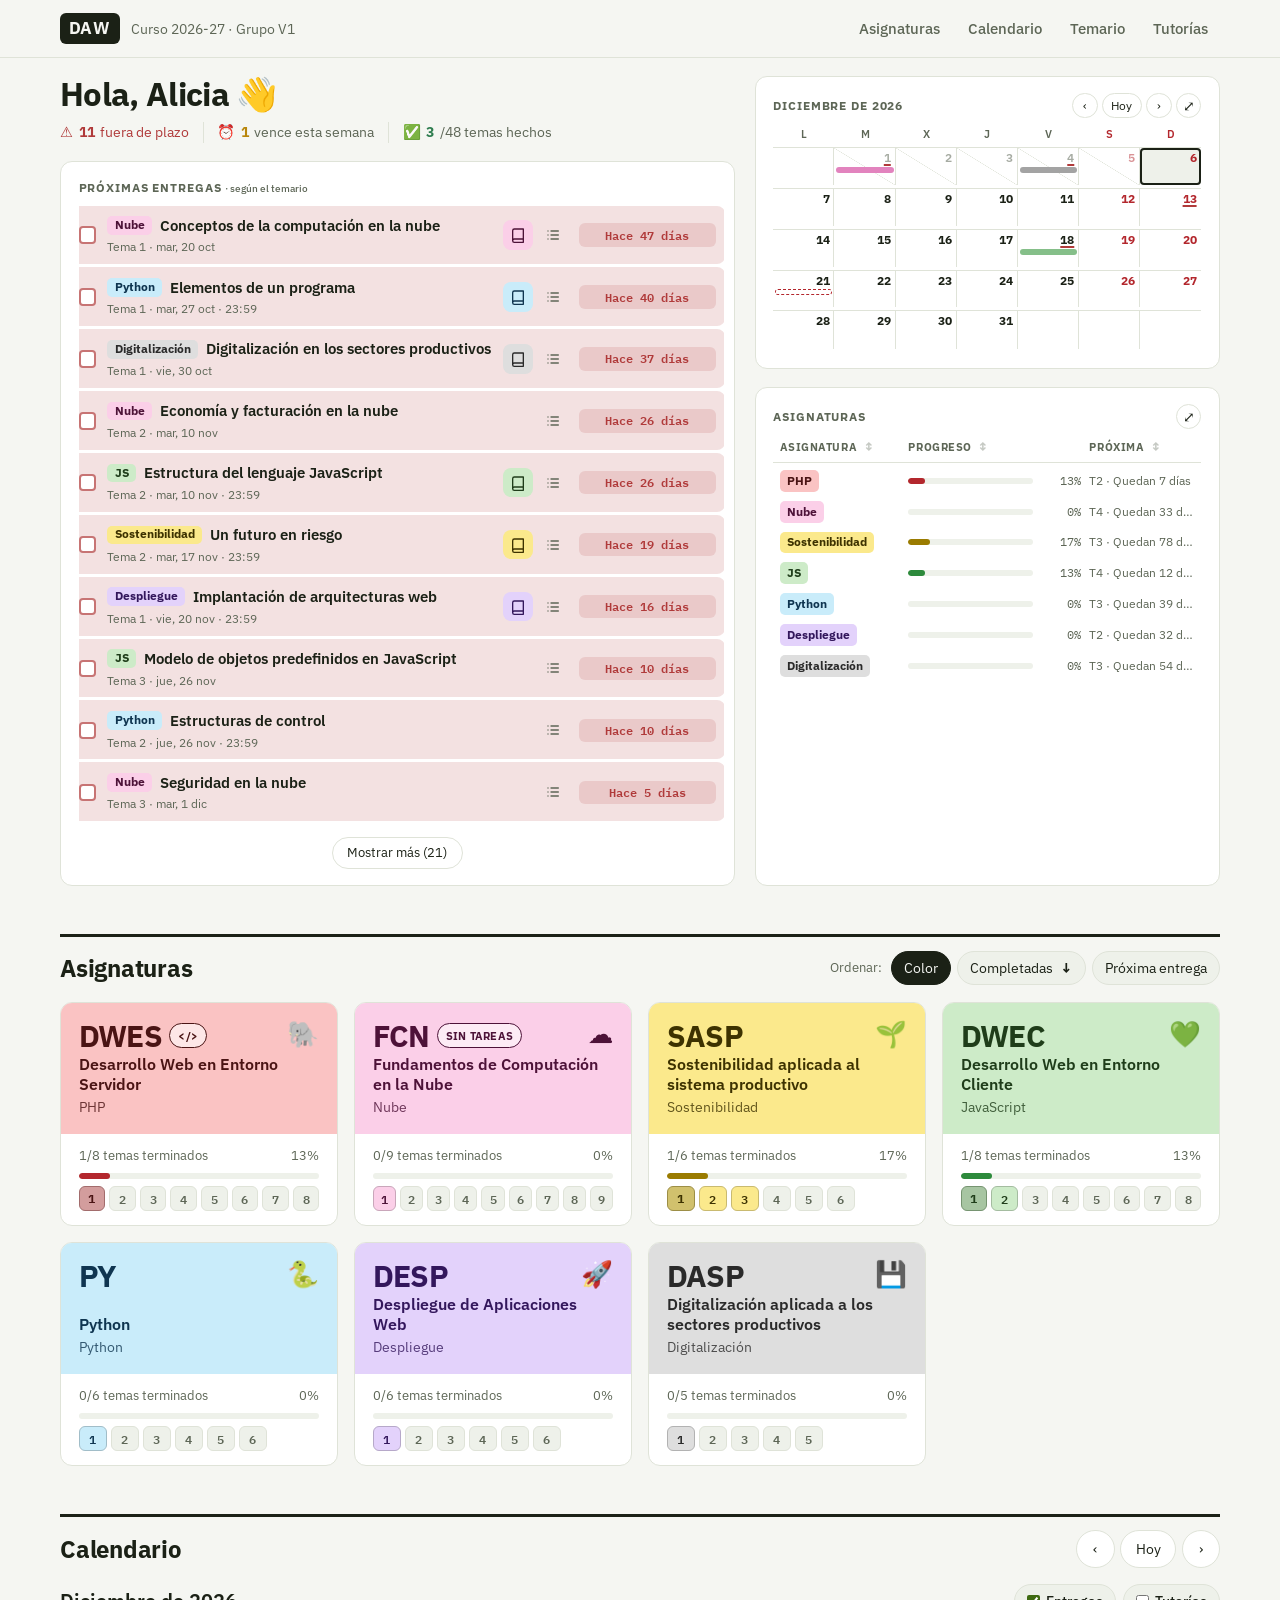
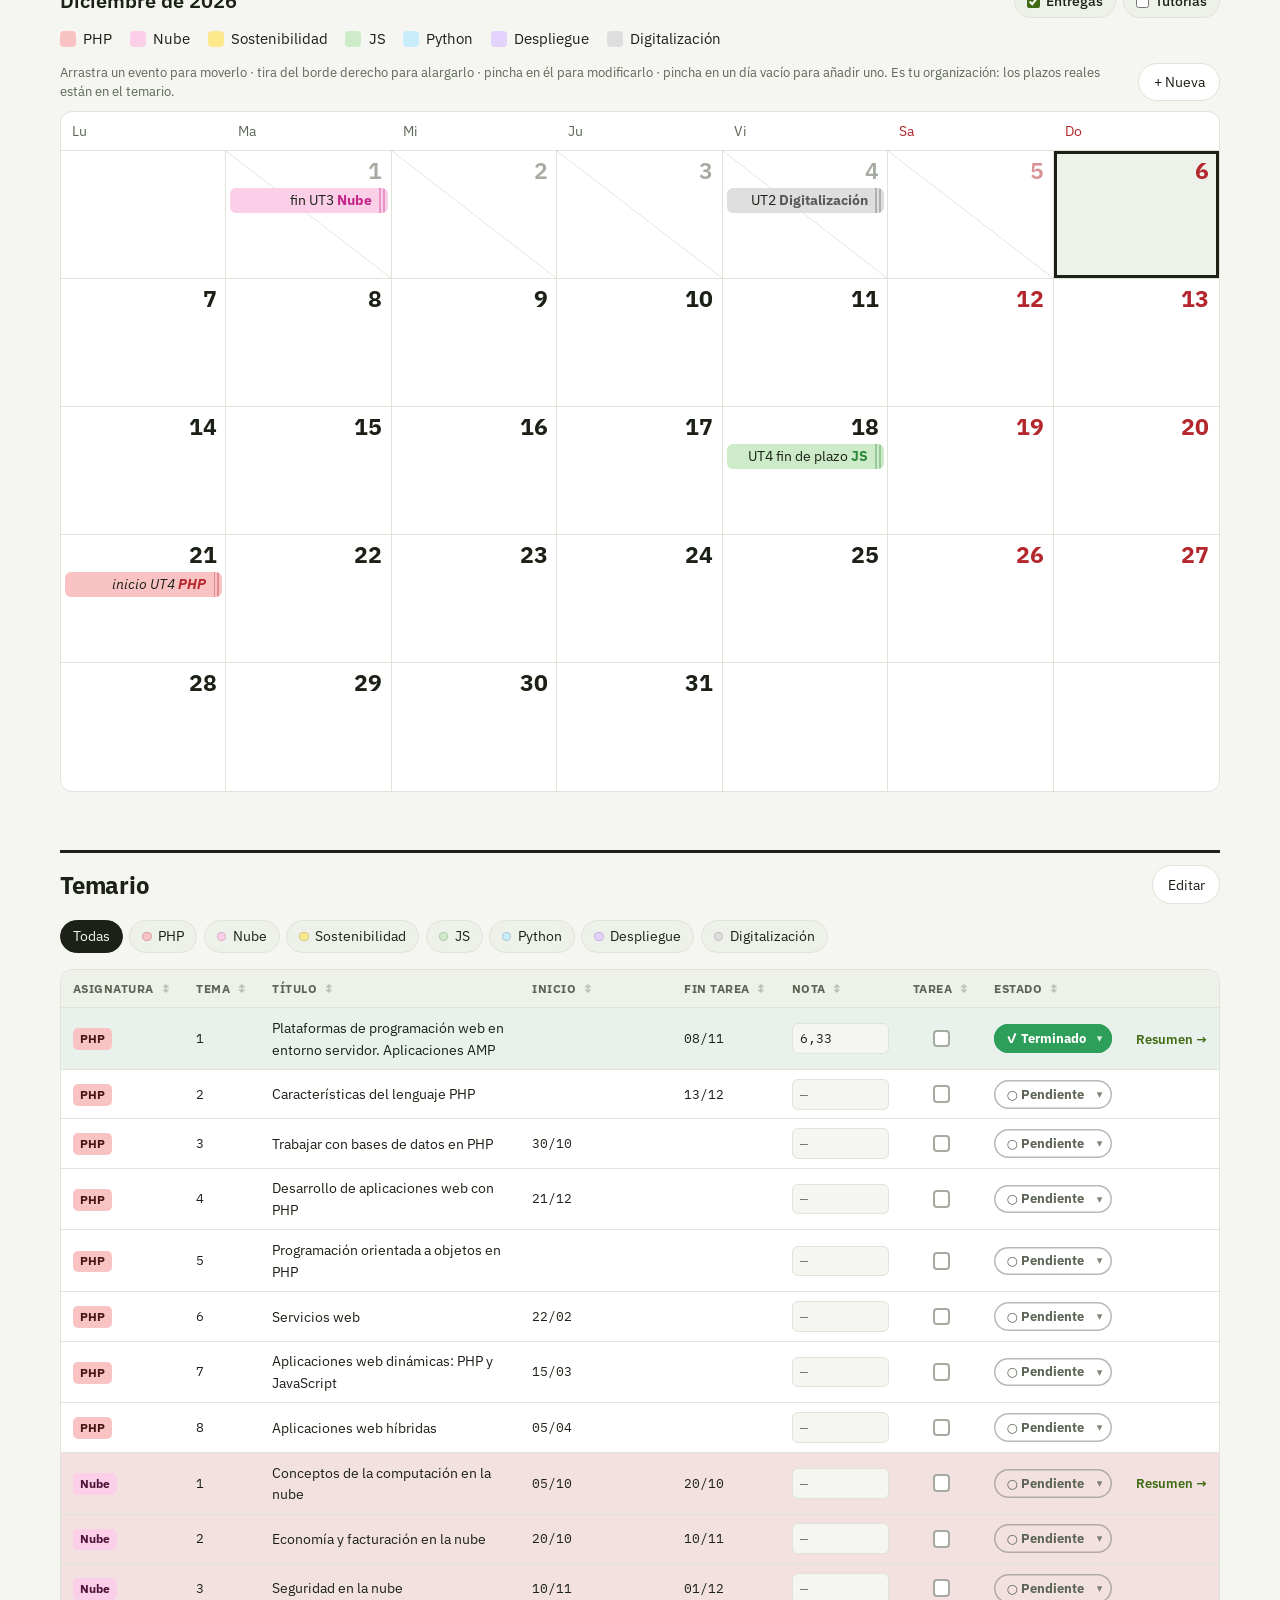
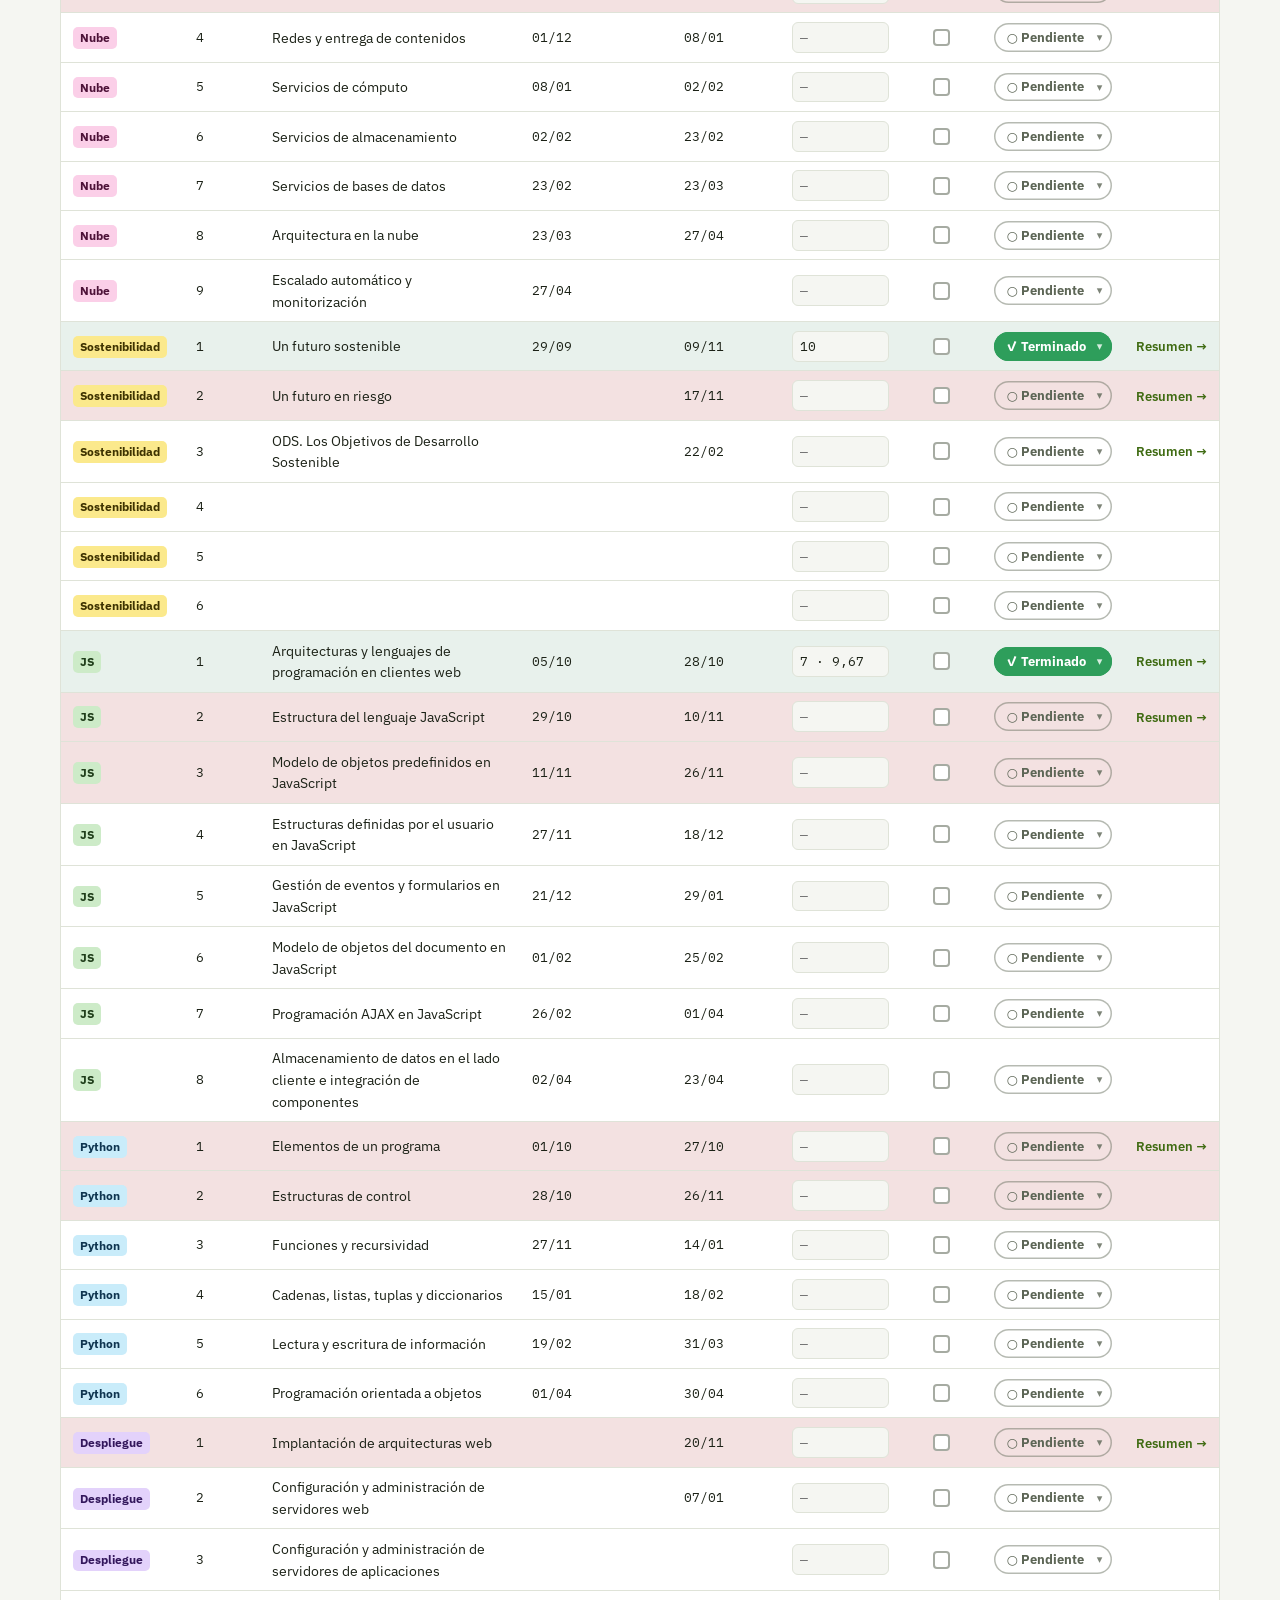
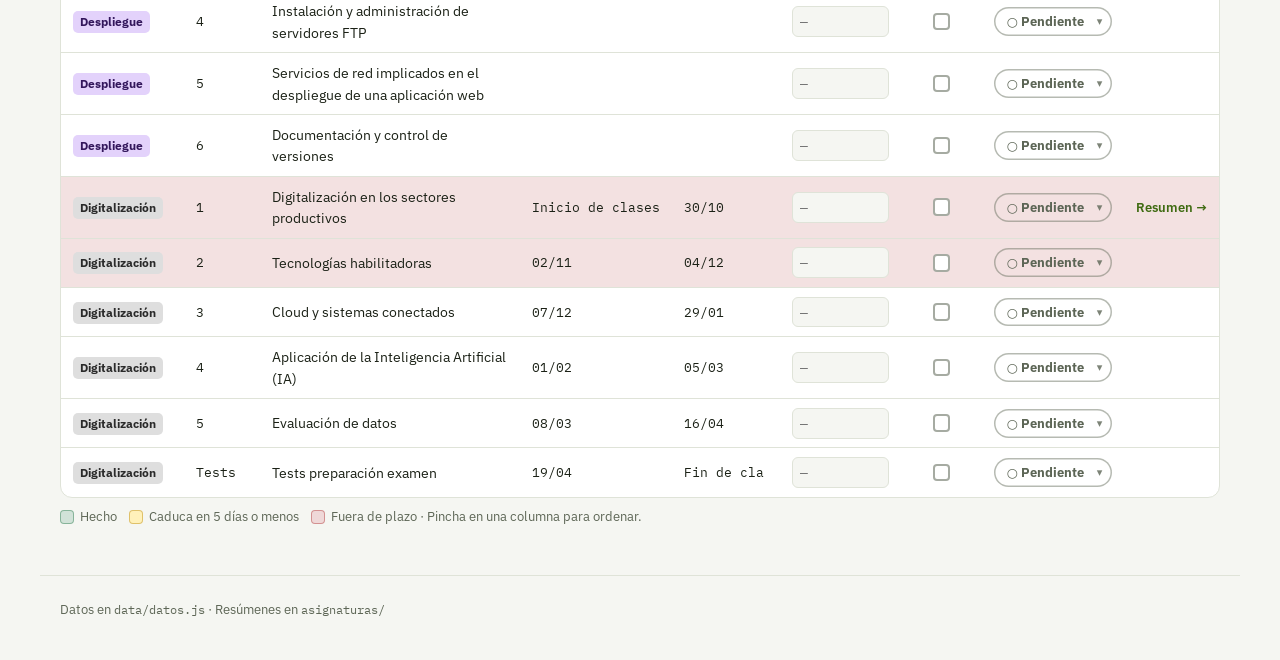
==== index.html @ 4dedb723 "App DAW: resúmenes del CFGS DAW Co-Authored-By: Claude Opus 5.5 <noreply@anthropic.com>" ====
<!DOCTYPE html>
<html lang="es">
<head>
<meta charset="utf-8">
<meta name="viewport" content="width=device-width, initial-scale=1, viewport-fit=cover">
<title>DAW · Inicio</title>
<meta name="theme-color" content="#1f2a1a">
<link rel="manifest" href="manifest.webmanifest">
<link rel="icon" href="assets/icono.svg" type="image/svg+xml">
<link rel="apple-touch-icon" href="assets/icono-180.png">
<link rel="preconnect" href="https://fonts.googleapis.com">
<link rel="preconnect" href="https://fonts.gstatic.com" crossorigin>
<link href="https://fonts.googleapis.com/css2?family=IBM+Plex+Sans:ital,wght@0,400;0,500;0,600;0,700;1,400&family=IBM+Plex+Mono:wght@400;500&display=swap" rel="stylesheet">
<link rel="stylesheet" href="assets/inicio.css">
</head>
<body>

<header class="top">
  <div class="top-in">
    <a class="logo" href="#inicio"><span class="logo-mark">DAW</span><span class="logo-txt">Curso <span id="curso"></span> · Grupo <span id="grupo"></span></span></a>
    <nav class="nav" aria-label="Secciones">
      <a href="#asignaturas">Asignaturas</a>
      <a href="#calendario">Calendario</a>
      <a href="#temario">Temario</a>
      <a href="tutorias.html">Tutorías</a>
    </nav>
  </div>
</header>

<main id="inicio">

  <!-- ===== Resumen del día ===== -->
  <section class="hoy">
    <div class="hoy-izq">
      <div class="hoy-saludo">
        <div class="saludo-top">
          <h1>Hola, Alicia <span class="saludo-mano" aria-hidden="true">👋</span></h1>
        </div>
        <div class="hoy-stats" id="hoySub"></div>
      </div>
      <div class="panel">
        <h2 class="panel-t">Próximas entregas <small>· según el temario</small></h2>
        <ul class="lista" id="proxEntregas"></ul>
        <button type="button" class="btn btn-mas" id="proxMas" hidden>Mostrar más</button>
      </div>
    </div>
    <div class="hoy-der">
      <div class="panel mini-cal" id="miniCalPanel" title="Ver el calendario grande">
        <div class="mini-head">
          <h2 class="panel-t" id="miniMes">Calendario</h2>
          <div class="mini-nav">
            <button type="button" class="btn btn-mini" data-mini="ant" aria-label="Mes anterior">‹</button>
            <button type="button" class="btn btn-mini" data-mini="hoy">Hoy</button>
            <button type="button" class="btn btn-mini" data-mini="sig" aria-label="Mes siguiente">›</button>
            <a class="btn btn-mini btn-ico" href="#calendario" title="Ampliar calendario" aria-label="Ampliar calendario">⤢</a>
          </div>
        </div>
        <div id="miniCal"></div>
      </div>
      <div class="panel mini-asig">
        <div class="mini-head">
          <h2 class="panel-t">Asignaturas</h2>
          <a class="btn btn-mini btn-ico" href="#asignaturas" title="Ver asignaturas en grande" aria-label="Ver asignaturas en grande">⤢</a>
        </div>
        <div class="mini-asig-cab" id="miniAsigCab">
          <button type="button" class="th-sort" data-sort="nombre">Asignatura<span class="sort-ic" aria-hidden="true">↕</span></button>
          <button type="button" class="th-sort" data-sort="pct">Progreso<span class="sort-ic" aria-hidden="true">↕</span></button>
          <span></span>
          <button type="button" class="th-sort" data-sort="prox">Próxima<span class="sort-ic" aria-hidden="true">↕</span></button>
        </div>
        <ul class="mini-asig-lista" id="miniAsig"></ul>
      </div>
    </div>
    <div class="mini-pop" id="miniPop" role="tooltip" hidden></div>
  </section>

  <!-- ===== Asignaturas ===== -->
  <section id="asignaturas" class="sec">
    <div class="sec-head">
      <h2 class="sec-t">Asignaturas</h2>
      <div class="chips orden-chips" id="asigOrden" role="group" aria-label="Ordenar asignaturas"></div>
    </div>
    <div class="portadas" id="portadas"></div>
  </section>

  <!-- ===== Calendario ===== -->
  <section id="calendario" class="sec">
    <div class="sec-head">
      <h2 class="sec-t">Calendario</h2>
      <div class="cal-ctrl">
        <button type="button" class="btn" id="calPrev" aria-label="Mes anterior">‹</button>
        <button type="button" class="btn" id="calHoy">Hoy</button>
        <button type="button" class="btn" id="calNext" aria-label="Mes siguiente">›</button>
      </div>
    </div>
    <div class="cal-bar">
      <p class="cal-mes" id="calMes"></p>
      <div class="chips" id="calFiltro">
        <label class="chip"><input type="checkbox" value="entregas" checked> Entregas</label>
        <label class="chip"><input type="checkbox" value="tutorias"> Tutorías</label>
      </div>
    </div>
    <ul class="leyenda" id="leyenda"></ul>
    <div class="cal-edit-bar" id="calAyuda">
      <p>Arrastra un evento para moverlo · tira del borde derecho para alargarlo · pincha en él para modificarlo · pincha en un día vacío para añadir uno. Es tu organización: los plazos reales están en el temario.</p>
      <div class="cal-ctrl">
        <button type="button" class="btn" id="calNueva">+ Nueva</button>
      </div>
    </div>
    <div class="cal" id="cal"></div>
    <div class="cal-edit-acc">
      <button type="button" class="btn" id="calCopiar" hidden title="Copia las entregas en formato datos.js">Copiar para datos.js</button>
      <button type="button" class="btn" id="calReset" hidden title="Descarta los cambios guardados en este navegador">Restablecer</button>
    </div>

    <dialog class="dlg" id="entDlg" aria-labelledby="entDlgT">
      <form id="entForm" method="dialog">
        <h3 id="entDlgT">Nueva entrega</h3>
        <a class="ir" id="entResumen" hidden></a>
        <label>Asignatura <select name="asig"></select></label>
        <label>Texto <input name="texto" required placeholder="UT3 23:59"></label>
        <div class="dlg-2">
          <label>Desde <input type="date" name="desde" required></label>
          <label><span>Hasta <small>(opcional)</small></span> <input type="date" name="hasta"></label>
        </div>
        <label class="dlg-chk"><input type="checkbox" name="inicio"> Es un comienzo de unidad</label>
        <label class="dlg-chk"><input type="checkbox" name="hecho"> Entregada</label>
        <label class="dlg-chk" id="entUkFila"><input type="checkbox" name="uk"> Bandera británica de fondo</label>
        <div class="dlg-acc">
          <button type="button" class="btn btn-peligro" id="entBorrar">Borrar</button>
          <span></span>
          <button type="button" class="btn" id="entCancelar">Cancelar</button>
          <button type="submit" class="btn btn-pri">Guardar</button>
        </div>
      </form>
    </dialog>
  </section>

  <!-- ===== Temario ===== -->
  <section id="temario" class="sec">
    <div class="sec-head">
      <h2 class="sec-t">Temario</h2>
      <div class="cal-ctrl">
        <button type="button" class="btn" id="temCopiar" hidden title="Copia el temario en formato datos.js">Copiar para datos.js</button>
        <button type="button" class="btn" id="temReset" hidden title="Descarta los cambios guardados en este navegador">Restablecer</button>
        <button type="button" class="btn" id="temEditar" aria-pressed="false">Editar</button>
      </div>
    </div>
    <div class="chips" id="temFiltro"></div>
    <div class="tbl"><table id="temTabla">
      <thead><tr><th data-col="asig" aria-sort="none"><button type="button" class="th-sort" data-sort="asig">Asignatura<span class="sort-ic" aria-hidden="true">↕</span></button></th><th data-col="tema" aria-sort="none"><button type="button" class="th-sort" data-sort="tema">Tema<span class="sort-ic" aria-hidden="true">↕</span></button></th><th data-col="titulo" aria-sort="none"><button type="button" class="th-sort" data-sort="titulo">Título<span class="sort-ic" aria-hidden="true">↕</span></button></th><th data-col="inicio" aria-sort="none"><button type="button" class="th-sort" data-sort="inicio">Inicio<span class="sort-ic" aria-hidden="true">↕</span></button></th><th data-col="fin" aria-sort="none"><button type="button" class="th-sort" data-sort="fin">Fin tarea<span class="sort-ic" aria-hidden="true">↕</span></button></th><th data-col="nota" aria-sort="none"><button type="button" class="th-sort" data-sort="nota">Nota<span class="sort-ic" aria-hidden="true">↕</span></button></th><th data-col="tarea" aria-sort="none"><button type="button" class="th-sort" data-sort="tarea">Tarea<span class="sort-ic" aria-hidden="true">↕</span></button></th><th data-col="estado" aria-sort="none"><button type="button" class="th-sort" data-sort="estado">Estado<span class="sort-ic" aria-hidden="true">↕</span></button></th><th></th></tr></thead>
      <tbody></tbody>
    </table></div>
    <p class="tem-nota-pie"><span class="tem-sw ok"></span> Hecho <span class="tem-sw pronto"></span> Caduca en 5 días o menos <span class="tem-sw urg"></span> Fuera de plazo · Pincha en una columna para ordenar.</p>
  </section>

</main>

<dialog class="dlg" id="tarDlg" aria-labelledby="tarDlgT">
  <form id="tarForm" method="dialog">
    <h3 id="tarDlgT">Completar tarea</h3>
    <p class="dlg-sub" id="tarSub"></p>
    <label class="dlg-chk"><input type="checkbox" name="hecha" checked> He hecho y entregado la tarea</label>
    <label><span>Nota <small>(si ya la sabes)</small></span> <input name="nota" placeholder="p. ej. 8,5" autocomplete="off"></label>
    <label class="dlg-chk"><input type="checkbox" name="terminado" checked> Marcar el tema como terminado</label>
    <div class="dlg-acc">
      <span></span>
      <button type="button" class="btn" id="tarCancelar">Cancelar</button>
      <button type="submit" class="btn btn-pri">Guardar</button>
    </div>
  </form>
</dialog>

<div class="aviso" id="aviso" role="status" aria-live="polite" hidden></div>

<footer class="pie">Datos en <code>data/datos.js</code> · Resúmenes en <code>asignaturas/</code></footer>

<script src="data/datos.js"></script>
<script src="assets/inicio.js"></script>
</body>
</html>
---- assets/inicio.css ----
/* ===== Tokens ===== */
:root{
  color-scheme:light;
  --bg:#f5f6f2; --paper:#ffffff; --ink:#1b2116; --muted:#5d6656; --line:#dfe3d8;
  --accent:#3f6b12; --chip:#eef1ea; --today:#ffe066; --today-ink:#2a2300;
  --ok:#2e7d4f; --late:#b03a3a; --soon:#b8860b;
  --sans:"IBM Plex Sans",system-ui,-apple-system,"Segoe UI",Roboto,sans-serif;
  --mono:"IBM Plex Mono",ui-monospace,Menlo,Consolas,monospace;
  --r:12px;
}
@media (prefers-color-scheme:dark){
  :root:not([data-theme="light"]){
    color-scheme:dark;
    --bg:#121510; --paper:#1b1f18; --ink:#e6eadf; --muted:#9ea893; --line:#2d3428;
    --accent:#b5d67c; --chip:#242a20; --today:#f2d24b; --today-ink:#231d00;
    --ok:#7fd39b; --late:#ef8a80; --soon:#e9c46a;
  }
}
:root[data-theme="dark"]{
  color-scheme:dark;
  --bg:#121510; --paper:#1b1f18; --ink:#e6eadf; --muted:#9ea893; --line:#2d3428;
  --accent:#b5d67c; --chip:#242a20; --today:#f2d24b; --today-ink:#231d00;
  --ok:#7fd39b; --late:#ef8a80; --soon:#e9c46a;
}

*,*::before,*::after{box-sizing:border-box}
html{scroll-behavior:smooth;scroll-padding-top:calc(4.5rem + env(safe-area-inset-top,0px))}
@media (prefers-reduced-motion:reduce){html{scroll-behavior:auto}}
body{margin:0;background:var(--bg);color:var(--ink);font-family:var(--sans);font-size:16px;line-height:1.5;
  padding-bottom:env(safe-area-inset-bottom,0px)}
a{color:inherit}
code{font-family:var(--mono);font-size:.88em}
:focus-visible{outline:3px solid var(--accent);outline-offset:2px}

/* ===== Cabecera ===== */
.top{position:sticky;top:0;z-index:20;background:color-mix(in srgb,var(--bg) 88%,transparent);
  backdrop-filter:blur(10px);-webkit-backdrop-filter:blur(10px);border-bottom:1px solid var(--line);
  padding-top:env(safe-area-inset-top,0px)}
.top-in{max-width:1200px;margin:0 auto;padding:.7rem 1.25rem;display:flex;align-items:center;justify-content:space-between;gap:1rem;flex-wrap:wrap}
.logo{display:flex;align-items:center;gap:.7rem;text-decoration:none}
.logo-mark{font-weight:700;font-size:1.05rem;letter-spacing:.04em;background:var(--ink);color:var(--bg);padding:.2rem .55rem;border-radius:6px}
.logo-txt{font-size:.9rem;color:var(--muted)}
.nav{display:flex;gap:.25rem;flex-wrap:wrap}
.nav a{text-decoration:none;font-size:.92rem;font-weight:500;padding:.4rem .75rem;border-radius:999px;color:var(--muted)}
.nav a:hover{background:var(--chip);color:var(--ink)}
.nav a[aria-current="page"]{background:var(--ink);color:var(--bg)}

main{max-width:1200px;margin:0 auto;padding:1.5rem 1.25rem 3rem}

/* ===== Hoy ===== */
.hoy{display:grid;grid-template-columns:minmax(0,1.45fr) minmax(0,1fr);gap:1.25rem;margin-bottom:2.5rem;align-items:stretch}
.hoy-izq > .panel{flex:1;display:flex;flex-direction:column}
.hoy-izq .btn-mas{margin-top:auto}
.hoy-izq .lista{margin-bottom:.6rem}
.hoy-izq{display:flex;flex-direction:column;gap:1.1rem;min-width:0}
.hoy-fecha{margin:0;font-family:var(--mono);font-size:.85rem;color:var(--accent)}
.hoy h1{margin:.2rem 0 .4rem;font-size:clamp(2rem,4vw,2.8rem);line-height:1.1;letter-spacing:-.02em}
.hoy-sub{margin:0;color:var(--muted)}
.hoy-cols{display:grid;grid-template-columns:1fr;gap:1rem}
.panel{background:var(--paper);border:1px solid var(--line);border-radius:var(--r);padding:1rem 1.1rem}
.panel-t{margin:0 0 .6rem;font-size:.78rem;font-weight:700;letter-spacing:.07em;text-transform:uppercase;color:var(--muted)}
.lista{list-style:none;margin:0;padding:0}
.lista li{display:grid;grid-template-columns:auto 1fr auto;align-items:center;gap:.6rem;padding:.5rem 0;border-top:1px solid var(--line)}
.lista li:first-child{border-top:0}
.lista .vacio{display:block;color:var(--muted);font-size:.92rem}
.dot{width:.75rem;height:.75rem;border-radius:50%;flex:none;box-shadow:inset 0 0 0 1px rgba(0,0,0,.15)}
.li-t{font-size:.93rem;line-height:1.3}
.li-t small{display:block;color:var(--muted);font-size:.8rem}
.cuando{font-family:var(--mono);font-size:.78rem;white-space:nowrap;padding:.15rem .45rem;border-radius:6px;background:var(--chip)}
.cuando.hoy-c{background:var(--today);color:var(--today-ink);font-weight:600}
.cuando.pronto{color:var(--soon);font-weight:600}
.cuando.tarde{background:color-mix(in srgb,var(--late) 14%,transparent);color:var(--late);font-weight:600}
.hoy-tarde{color:var(--late)}
.panel-t small{font-weight:500;letter-spacing:0;text-transform:none}
.check{appearance:none;width:1.1rem;height:1.1rem;margin:0;border:2px solid color-mix(in srgb,var(--muted) 55%,transparent);background:var(--paper);border-radius:4px;cursor:pointer;display:grid;place-items:center;flex:none}
.check:checked{background:var(--ok);border-color:var(--ok)}
.check:checked::after{content:"✓";color:#fff;font-size:.75rem;font-weight:700}
.lista li.hecho .li-t{text-decoration:line-through;color:var(--muted)}

/* ===== Secciones ===== */
.sec{margin-top:3rem}
.sec-head{display:flex;justify-content:space-between;align-items:center;gap:1rem;flex-wrap:wrap;border-top:3px solid var(--ink);padding-top:.8rem;margin-bottom:1rem}
.sec-t{margin:0 0 1rem;font-size:1.5rem;letter-spacing:-.01em;padding-top:.8rem;border-top:3px solid var(--ink)}
.sec-head .sec-t{flex:1;border:0;padding:0;margin:0}
.sub-t{margin:1.6rem 0 .6rem;font-size:1.05rem;color:var(--accent)}

/* ===== Portadas ===== */
.portadas{display:grid;grid-template-columns:repeat(auto-fill,minmax(250px,1fr));grid-auto-rows:1fr;gap:1rem}
.portada{position:relative;display:flex;flex-direction:column;min-height:220px;border-radius:var(--r);overflow:hidden;text-decoration:none;
  background:var(--paper);border:1px solid var(--line);transition:transform .15s ease,box-shadow .15s ease}
.portada.clicable:hover{transform:translateY(-3px);box-shadow:0 10px 24px rgba(0,0,0,.12)}
.portada-link{position:absolute;inset:0;z-index:1;border-radius:inherit}
.portada-link:focus-visible{outline:3px solid var(--accent);outline-offset:-3px}
@media (prefers-reduced-motion:reduce){.portada{transition:none} .portada.clicable:hover{transform:none}}
.portada-cover{padding:1.1rem 1.1rem 1rem;flex:1;display:flex;flex-direction:column;gap:.2rem}
.portada-top{display:flex;justify-content:space-between;align-items:flex-start;gap:.5rem}
.portada-top-izq{display:flex;align-items:center;flex-wrap:wrap;gap:.45rem;min-width:0}
.portada-top-der{display:flex;align-items:center;gap:.45rem;flex:none}
.portada-aviso{font-size:.68rem;font-weight:700;letter-spacing:.02em;text-transform:uppercase;padding:.2rem .5rem;border-radius:999px;
  background:rgba(255,255,255,.6);border:1px solid currentColor;white-space:nowrap;max-width:9rem;overflow:hidden;text-overflow:ellipsis}
.portada-ext{position:relative;z-index:2;text-decoration:none;color:inherit;transition:background .15s,transform .15s}
.portada-ext:hover{background:#fff;transform:translateY(-1px)}
.portada-ext:focus-visible{outline:2px solid currentColor;outline-offset:2px}
.portada-sig{font-weight:700;font-size:1.9rem;letter-spacing:-.02em;line-height:1}
.portada-emo{font-size:1.6rem;line-height:1}
.portada-nom{margin-top:auto;font-weight:600;font-size:1rem;line-height:1.25}
.portada-corto{font-size:.85rem;opacity:.8}
.portada-foot{padding:.75rem 1.1rem .85rem;font-size:.82rem;color:var(--muted);display:grid;gap:.45rem}
.barra{height:6px;border-radius:999px;background:var(--chip);overflow:hidden}
.barra span{display:block;height:100%;background:var(--accent);border-radius:inherit}
.portada-res{display:flex;flex-wrap:nowrap;gap:.25rem}
.portada-res-t{position:relative;z-index:2;display:inline-grid;place-items:center;flex:1 1 0;min-width:0;max-width:1.75rem;height:1.6rem;padding:0;border-radius:6px;
  font:600 .76rem/1 "IBM Plex Mono",ui-monospace,Menlo,monospace;text-decoration:none;color:var(--muted);background:var(--chip);border:1px solid var(--line)}
.portada-res-t.con{color:var(--t);background:var(--c);border-color:color-mix(in srgb,var(--c) 80%,#000);transition:transform .15s,box-shadow .15s}
.portada-res-t.con{cursor:pointer}
.portada-res-t.hecho{color:var(--ink);background:color-mix(in srgb,var(--muted) 30%,var(--chip));border-color:color-mix(in srgb,var(--muted) 55%,var(--chip))}
.portada-res-t.con.hecho{color:var(--t);font-weight:700;background:color-mix(in srgb,var(--t) 22%,var(--c));border-color:color-mix(in srgb,var(--t) 50%,var(--c))}
.portada-res-t.con:hover{transform:translateY(-2px);box-shadow:0 0 0 2px var(--paper),0 0 0 3.5px var(--t),0 3px 8px rgba(0,0,0,.18);text-decoration:underline;text-underline-offset:2px}
.portada-res-t:not(.con){cursor:default}
.portada-res-t:focus-visible{outline:2px solid var(--accent);outline-offset:2px}
@media (prefers-reduced-motion:reduce){.portada-res-t.con{transition:none}.portada-res-t.con:hover{transform:none}}
.portada-foot .fila{display:flex;justify-content:space-between;gap:.5rem}
.portada.sin{opacity:.75}
.portada .tag{position:absolute;top:.8rem;right:.8rem;font-size:.72rem;font-weight:600;background:rgba(255,255,255,.75);color:#333;padding:.15rem .5rem;border-radius:999px}

/* ===== Botones y chips ===== */
.btn{font:inherit;font-size:.9rem;background:var(--paper);color:var(--ink);border:1px solid var(--line);border-radius:999px;min-width:2.4rem;height:2.4rem;padding:0 .9rem;cursor:pointer}
.btn:hover{border-color:var(--muted)}
.cal-ctrl{display:flex;gap:.35rem}
.chips{display:flex;flex-wrap:wrap;gap:.4rem;margin:0 0 1rem}
.chip{display:inline-flex;align-items:center;gap:.4rem;font-size:.85rem;font-weight:500;padding:.35rem .75rem;border-radius:999px;background:var(--chip);border:1px solid var(--line);cursor:pointer;user-select:none}
.chip input{margin:0;accent-color:var(--accent)}
button.chip{font:inherit;font-size:.85rem;color:var(--ink)}
button.chip[aria-pressed="true"]{background:var(--ink);color:var(--bg);border-color:var(--ink)}
.chip .dot{width:.6rem;height:.6rem}

/* ===== Calendario ===== */
.cal-bar{display:flex;justify-content:space-between;align-items:center;gap:1rem;flex-wrap:wrap;margin-bottom:.6rem}
.cal-mes{margin:0;font-size:1.25rem;font-weight:600}
.cal-bar .chips{margin:0}
.cal{background:var(--paper);border:1px solid var(--line);border-radius:var(--r);overflow:hidden;--diag:#d9dde1;--red:#b3272d}
.cal-dows{display:grid;grid-template-columns:repeat(7,minmax(0,1fr))}
.cal-dows div{padding:.55rem .7rem;font-size:.85rem;color:var(--muted);border-bottom:1px solid var(--line)}
.cal-dows div:nth-child(n+6){color:var(--red)}
.cal-sem{display:grid;grid-template-columns:repeat(7,minmax(0,1fr));min-height:8rem;row-gap:4px;position:relative;border-bottom:1px solid var(--line)}
.cal-sem:last-child{border-bottom:0}
.cal-sem > *{min-width:0}
.dia{grid-row:1 / -1;border-right:1px solid var(--line)}
.dia[style*="grid-column:7"]{border-right:0}
.dia.pasado{background:linear-gradient(to top right,transparent calc(50% - .6px),var(--diag) 50%,transparent calc(50% + .6px))}
.dia.es-hoy{background:var(--chip);box-shadow:inset 0 0 0 3px var(--ink);position:relative;z-index:3}
.num{grid-row:1;justify-self:end;padding:.35rem .6rem 0;font-size:1.45rem;font-weight:700;line-height:1.2;color:var(--ink);position:relative;z-index:4;font-variant-numeric:tabular-nums}
.num.finde{color:var(--red)}
.num.pasado{color:color-mix(in srgb,var(--muted) 55%,transparent);font-weight:600}
.num.finde.pasado{color:color-mix(in srgb,var(--red) 50%,transparent)}
/* Barras */
.ev{display:block;margin:0 4px;padding:.18rem .6rem;border-radius:6px;background:var(--c);color:var(--ink);font-size:.85rem;line-height:1.35;text-align:right;text-decoration:none;position:relative;z-index:4;white-space:nowrap;overflow:hidden;text-overflow:ellipsis}
.ev span{white-space:nowrap}
.ev b{color:var(--t);font-weight:700}
.ev:hover{filter:brightness(.97)}
.ev.tut{background:transparent;border:1px dashed var(--t);padding:.1rem .5rem}
.ev.inicio{font-style:italic}
.ev.hecho{background:color-mix(in srgb,var(--c) 50%,var(--paper));color:var(--muted);text-decoration:line-through}
.ev.hecho b{color:inherit;font-weight:500}
/* Fondos (eventos personales) */
.ev-fondo{grid-row:1 / -1;position:relative;z-index:1;pointer-events:none;display:flex;align-items:flex-end;justify-content:center;overflow:hidden;background:color-mix(in srgb,#b3272d 8%,transparent)}
.ev-fondo.uk{background:none}
.ev-fondo svg{position:absolute;inset:0;width:100%;height:100%;opacity:.09}
.ev-fondo span{position:relative;pointer-events:auto;font-size:.9rem;font-weight:500;color:#395088;padding:.3rem}
.leyenda{list-style:none;margin:0 0 .8rem;padding:0;display:flex;flex-wrap:wrap;gap:.4rem 1.1rem;font-size:.95rem;color:var(--ink)}
.leyenda li{display:flex;align-items:center;gap:.45rem}
.ley-sq{display:inline-block;width:1rem;height:1rem;border-radius:4px;background:var(--c)}
@media (prefers-color-scheme:dark){
  :root:not([data-theme="light"]) .cal{--diag:#3a4236;--red:#ef8a80}
  :root:not([data-theme="light"]) .ev:not(.tut){background:color-mix(in srgb,var(--c) 32%,var(--paper))}
  :root:not([data-theme="light"]) .ev b{color:color-mix(in srgb,var(--t) 45%,#fff)}
  :root:not([data-theme="light"]) .ev-fondo span{color:#9fb3e6}
}
:root[data-theme="dark"] .cal{--diag:#3a4236;--red:#ef8a80}
:root[data-theme="dark"] .ev:not(.tut){background:color-mix(in srgb,var(--c) 32%,var(--paper))}
:root[data-theme="dark"] .ev b{color:color-mix(in srgb,var(--t) 45%,#fff)}
:root[data-theme="dark"] .ev-fondo span{color:#9fb3e6}

/* Agenda (móvil) */
.agenda{list-style:none;margin:0;padding:0}
.agenda > li{display:grid;grid-template-columns:3.2rem 1fr;gap:.6rem;padding:.6rem .8rem;border-bottom:1px solid var(--line)}
.agenda > li:last-child{border-bottom:0}
.agenda .ag-d{font-family:var(--mono);font-size:.8rem;color:var(--muted);line-height:1.2}
.agenda .ag-d b{display:block;font-size:1.15rem;color:var(--ink)}
.agenda li.es-hoy .ag-d b{background:var(--today);color:var(--today-ink);border-radius:5px;padding:0 .25rem;display:inline-block}
.agenda .ag-evs{display:flex;flex-direction:column;gap:4px;min-width:0}
.agenda .ev{margin:0;text-align:left;white-space:normal}
.agenda .ev-fondo-txt{font-size:.85rem;font-weight:500;color:#395088}

/* ===== Tablas ===== */
.tbl{overflow-x:auto;background:var(--paper);border:1px solid var(--line);border-radius:var(--r)}
table{border-collapse:collapse;width:100%;font-size:.9rem}
th,td{text-align:left;vertical-align:top;padding:.55rem .75rem;border-bottom:1px solid var(--line)}
th{font-size:.78rem;font-weight:700;letter-spacing:.04em;text-transform:uppercase;color:var(--muted);background:var(--chip)}
tbody tr:last-child td{border-bottom:0}
td.mono{font-family:var(--mono);font-size:.8rem;white-space:nowrap}
.asig-tag{display:inline-block;font-size:.75rem;font-weight:700;padding:.12rem .45rem;border-radius:5px;white-space:nowrap}
.estado{font-size:.78rem;font-weight:600;padding:.12rem .5rem;border-radius:999px;white-space:nowrap;background:var(--chip)}
.estado.terminado{background:color-mix(in srgb,var(--ok) 18%,transparent);color:var(--ok)}
.estado.en-curso{background:color-mix(in srgb,var(--soon) 22%,transparent);color:var(--soon)}
.ir{font-size:.82rem;font-weight:600;text-decoration:none;white-space:nowrap;color:var(--accent)}
.ir:hover{text-decoration:underline}
tr.fila-terminado td{background:color-mix(in srgb,var(--ok) 11%,var(--paper));transition:background .2s}
tr.fila-tarde td{background:color-mix(in srgb,var(--late) 15%,var(--paper));transition:background .2s}
tr.fila-pronto td{background:color-mix(in srgb,var(--today) 30%,var(--paper));transition:background .2s}
.tem-sw{flex:none;width:.9rem;height:.9rem;border-radius:4px;margin-left:.4rem}
.tem-sw:first-child{margin-left:0}
.tem-sw.ok{background:color-mix(in srgb,var(--ok) 22%,var(--paper));border:1px solid color-mix(in srgb,var(--ok) 45%,transparent)}
.tem-sw.pronto{background:color-mix(in srgb,var(--today) 45%,var(--paper));border:1px solid color-mix(in srgb,var(--soon) 45%,transparent)}
.tem-sw.urg{background:color-mix(in srgb,var(--late) 20%,var(--paper));border:1px solid color-mix(in srgb,var(--late) 45%,transparent)}

/* Horario */
.horario th:first-child,.horario td:first-child{white-space:nowrap;font-family:var(--mono);font-size:.8rem;color:var(--muted)}
.horario td{height:3.2rem}
.clase{display:block;font-size:.82rem;font-weight:600;padding:.35rem .5rem;border-radius:6px;line-height:1.25}
.clase small{display:block;font-weight:500;opacity:.8;font-size:.72rem}
.horario th.hoy-col{background:var(--today);color:var(--today-ink)}

/* Videoconferencias */
.vc{display:grid;grid-template-columns:repeat(auto-fill,minmax(260px,1fr));gap:.8rem}
.vc-mes{background:var(--paper);border:1px solid var(--line);border-radius:var(--r);padding:.8rem 1rem}
.vc-mes h4{margin:0 0 .4rem;font-size:.95rem}
.vc-mes ul{list-style:none;margin:0;padding:0}
.vc-mes li{display:grid;grid-template-columns:4.4rem 1fr;gap:.5rem;align-items:center;padding:.3rem 0;font-size:.85rem;border-top:1px solid var(--line)}
.vc-mes li:first-of-type{border-top:0}
.vc-mes li.pasada{opacity:.45}
.vc-mes li.proxima .vc-f{background:var(--today);color:var(--today-ink);border-radius:5px;padding:0 .25rem}
.vc-f{font-family:var(--mono);font-size:.78rem}
.vc-mes li.nolect{color:var(--muted);font-style:italic}

.pie{max-width:1200px;margin:0 auto;padding:1.5rem 1.25rem 2.5rem;color:var(--muted);font-size:.82rem;border-top:1px solid var(--line)}

/* ===== Responsive ===== */
@media (max-width:900px){
  .hoy{grid-template-columns:1fr}
}
@media (max-width:640px){
    .top-in{padding:.6rem 1rem}
  .logo-txt{display:none}
  .nav a{padding:.35rem .55rem;font-size:.85rem}
  main{padding:1.2rem 1rem 2.5rem}
  .portadas{grid-template-columns:repeat(2,minmax(0,1fr));gap:.7rem}
  .portada{min-height:180px}
  .portada-sig{font-size:1.5rem}
  .portada-nom{font-size:.88rem}
}

/* Temario editable */
#temEditar[aria-pressed="true"]{background:var(--ink);color:var(--bg);border-color:var(--ink)}
#temTabla.editando td{vertical-align:middle;padding:.35rem .5rem}
.tem-in{font:inherit;font-size:.85rem;color:var(--ink);background:var(--bg);border:1px solid var(--line);border-radius:6px;padding:.3rem .45rem;width:100%;min-width:7.5rem}
input.tem-in.mono{font-family:var(--mono);font-size:.8rem}
.tem-in.tem-tit{min-width:16rem}
.tem-in.tem-nota{min-width:5rem;max-width:8rem}
/* Pills de estado */
.pill-estado{--pb:transparent;--pf:var(--muted);--pl:var(--line);position:relative;display:inline-flex;align-items:center;border-radius:999px;background:var(--pb);color:var(--pf);box-shadow:inset 0 0 0 1.5px var(--pl);transition:background .15s,color .15s}
.pill-estado.pendiente{--pl:color-mix(in srgb,var(--muted) 45%,transparent)}
.pill-estado.en-curso{--pb:#ffd166;--pf:#5c3d00;--pl:#f0b429}
.pill-estado.terminado{--pb:#2e9e5b;--pf:#ffffff;--pl:#2e9e5b}
.pill-estado::after{content:"▾";position:absolute;right:.6rem;font-size:.7rem;pointer-events:none;opacity:.8}
.pill-estado select{appearance:none;-webkit-appearance:none;width:auto;min-width:0;border:0;background:transparent;color:inherit;
  font:inherit;font-size:.8rem;font-weight:700;padding:.3rem 1.6rem .3rem .75rem;border-radius:999px;cursor:pointer;white-space:nowrap}
.pill-estado select:focus{outline:none}
.pill-estado:focus-within{box-shadow:inset 0 0 0 1.5px var(--pl),0 0 0 3px color-mix(in srgb,var(--accent) 35%,transparent)}
.pill-estado:hover{filter:brightness(.97)}
.pill-estado option{color:var(--ink);background:var(--paper);font-weight:500}
@media (prefers-color-scheme:dark){
  :root:not([data-theme="light"]) .pill-estado.en-curso{--pb:#e9b949;--pf:#2a1d00;--pl:#e9b949}
  :root:not([data-theme="light"]) .pill-estado.terminado{--pb:#4cc27e;--pf:#062312;--pl:#4cc27e}
}
:root[data-theme="dark"] .pill-estado.en-curso{--pb:#e9b949;--pf:#2a1d00;--pl:#e9b949}
:root[data-theme="dark"] .pill-estado.terminado{--pb:#4cc27e;--pf:#062312;--pl:#4cc27e}
#temTabla td{vertical-align:middle}
.tem-in:focus{border-color:var(--accent);outline:none}
.tem-in[aria-invalid="true"]{border-color:var(--late);background:color-mix(in srgb,var(--late) 10%,transparent)}

/* Ordenar temario */
.th-sort{all:unset;display:inline-flex;align-items:center;gap:.35rem;cursor:pointer;font:inherit;letter-spacing:inherit;text-transform:inherit;color:inherit;white-space:nowrap}
.th-sort:hover{color:var(--ink)}
.th-sort:focus-visible{outline:2px solid var(--accent);outline-offset:2px;border-radius:3px}
.sort-ic{font-size:.8rem;opacity:.35}
th[aria-sort="ascending"],th[aria-sort="descending"]{color:var(--ink)}
th[aria-sort="ascending"] .sort-ic,th[aria-sort="descending"] .sort-ic{opacity:1;color:var(--accent)}
.tem-nota-pie{display:flex;flex-wrap:wrap;align-items:center;gap:.35rem;margin:.6rem 0 0;font-size:.82rem;color:var(--muted)}

/* Ordenar asignaturas */
.orden-chips{margin:0;align-items:center}
.orden-chips::before{content:"Ordenar:";font-size:.82rem;color:var(--muted);margin-right:.15rem}

/* Editar calendario */
#calEditar[aria-pressed="true"]{background:var(--ink);color:var(--bg);border-color:var(--ink)}
.cal-edit-bar{display:flex;justify-content:space-between;align-items:center;gap:1rem;flex-wrap:wrap;margin:0 0 .6rem}
.cal-edit-bar[hidden]{display:none}
.cal-edit-bar p{margin:0;font-size:.8rem;color:var(--muted);flex:1;min-width:16rem}
.dlg #entResumen{margin-top:-.4rem;align-self:flex-start}
.dlg #entResumen[hidden]{display:none}
.li-t small + small{margin-top:.05rem}
.cal-edit-acc{display:flex;justify-content:flex-end;gap:.35rem;margin-top:.6rem}
.cal-editando .dia:not(.fuera){cursor:copy}
.cal-editando .dia:not(.fuera):hover{background-color:color-mix(in srgb,var(--accent) 7%,transparent)}
.cal-editando .ev.ent{cursor:grab;touch-action:none;user-select:none;-webkit-user-select:none;padding-right:1rem}
.cal-editando .ev.ent:hover{box-shadow:0 0 0 2px color-mix(in srgb,var(--t) 55%,transparent)}
.cal-editando .ev-fondo span{cursor:pointer;text-decoration:underline dotted}
.ev.arrastrando{cursor:grabbing;box-shadow:0 6px 16px rgba(0,0,0,.18),0 0 0 2px var(--t);opacity:.92}
.ev-asa{position:absolute;top:0;right:0;bottom:0;width:.8rem;cursor:ew-resize;border-radius:0 6px 6px 0;
  background:linear-gradient(90deg,transparent 30%,color-mix(in srgb,var(--t) 35%,transparent) 30% 45%,transparent 45% 60%,color-mix(in srgb,var(--t) 35%,transparent) 60% 75%,transparent 75%)}
/* Ventana de edición */
.dlg{border:1px solid var(--line);border-radius:var(--r);padding:0;background:var(--paper);color:var(--ink);width:min(26rem,calc(100vw - 2rem));box-shadow:0 20px 50px rgba(0,0,0,.25)}
.dlg::backdrop{background:rgba(15,20,12,.45)}
.dlg form{display:flex;flex-direction:column;gap:.75rem;padding:1.2rem 1.25rem}
.dlg h3{margin:0 0 .2rem;font-size:1.15rem}
.dlg label{display:flex;flex-direction:column;gap:.25rem;font-size:.85rem;font-weight:600;color:var(--muted)}
.dlg label small{font-weight:400}
.dlg input:not([type=checkbox]),.dlg select{font:inherit;font-size:.95rem;font-weight:400;color:var(--ink);background:var(--bg);border:1px solid var(--line);border-radius:8px;padding:.45rem .6rem}
.dlg input:focus,.dlg select:focus{outline:none;border-color:var(--accent)}
.dlg-2{display:grid;grid-template-columns:1fr 1fr;gap:.6rem}
.dlg .dlg-chk{flex-direction:row;align-items:center;gap:.5rem;font-weight:500;color:var(--ink)}
.dlg .dlg-chk[hidden]{display:none}
.dlg-chk input{accent-color:var(--accent);width:1rem;height:1rem;margin:0}
.dlg-acc{display:flex;gap:.4rem;margin-top:.4rem}
.dlg-acc span{flex:1}
.btn-pri{background:var(--ink);color:var(--bg);border-color:var(--ink)}
.btn-peligro{color:var(--late);border-color:color-mix(in srgb,var(--late) 40%,transparent)}
.btn-peligro[hidden]{display:none}

/* Columna Tarea */
#temTabla td.td-tarea,#temTabla th[data-col="tarea"]{text-align:center}
.td-tarea .check{margin:0 auto}

/* Completar tarea */
.dlg-sub{margin:-.4rem 0 .2rem;font-size:.88rem;color:var(--muted);display:flex;align-items:center;gap:.45rem;flex-wrap:wrap}
.aviso{position:fixed;left:50%;bottom:calc(1.25rem + env(safe-area-inset-bottom,0px));transform:translate(-50%,1rem);opacity:0;z-index:50;
  max-width:min(36rem,calc(100vw - 2rem));background:var(--ink);color:var(--bg);padding:.7rem 1rem;border-radius:12px;font-size:.88rem;
  box-shadow:0 10px 30px rgba(0,0,0,.25);transition:opacity .25s,transform .25s}
.aviso.on{opacity:1;transform:translate(-50%,0)}
.li-cab{display:flex;align-items:center;gap:.45rem;font-weight:500}
.li-cab .asig-tag{font-size:.72rem}
.lista li.fila-tarde,.lista li.fila-pronto{margin:0 -.55rem;padding-left:.55rem;padding-right:.55rem;border-radius:8px;border-top-color:transparent}
.lista li.fila-tarde{background:color-mix(in srgb,var(--late) 15%,var(--paper))}
.lista li.fila-pronto{background:color-mix(in srgb,var(--today) 30%,var(--paper))}
.lista li.fila-tarde + li,.lista li.fila-pronto + li{border-top-color:transparent}
.lista li + li.fila-tarde,.lista li + li.fila-pronto{margin-top:3px}
.lista li.fila-tarde .check{border-color:color-mix(in srgb,var(--late) 70%,transparent)}
.lista li.fila-pronto .check{border-color:color-mix(in srgb,var(--soon) 75%,transparent)}
.btn-mas{display:block;margin:.6rem auto 0;height:2rem;font-size:.82rem;align-self:center}
.btn-mas[hidden]{display:none}
@keyframes destello{0%,40%{box-shadow:inset 0 0 0 9999px color-mix(in srgb,var(--accent) 22%,transparent)}100%{box-shadow:inset 0 0 0 9999px transparent}}
tr.destello td{animation:destello 2.2s ease-out}

/* Calendario pequeño */
.hoy-der{display:flex;flex-direction:column;gap:1.1rem;position:sticky;top:5rem;min-width:0;align-self:start}
.mini-cal{cursor:pointer;transition:box-shadow .15s}
.mini-cal:hover{box-shadow:0 6px 18px rgba(0,0,0,.08)}
.mini-head{display:flex;justify-content:space-between;align-items:center;gap:.5rem;margin-bottom:.5rem}
.mini-head .panel-t{margin:0}
.btn-mini{display:inline-flex;align-items:center;height:1.6rem;min-width:1.6rem;padding:0 .55rem;font-size:.72rem;text-decoration:none}
.mini-dows{display:grid;grid-template-columns:repeat(7,minmax(0,1fr));border-bottom:1px solid var(--line)}
.mini-dows span{font-size:.7rem;font-weight:600;color:var(--muted);text-align:center;padding-bottom:.25rem}
.mini-dows span:nth-child(n+6){color:#b3272d}
.mini-sem{display:grid;grid-template-columns:repeat(7,minmax(0,1fr));row-gap:2px;min-height:2.55rem;padding-bottom:3px;border-bottom:1px solid var(--line)}
.mini-sem:last-child{border-bottom:0}
.mini-sem > *{min-width:0}
.mini-d,.mini-fuera{grid-row:1 / -1;border-right:1px solid var(--line)}
.mini-d[style*="grid-column:7"],.mini-fuera[style*="grid-column:7"]{border-right:0}
.mini-d{cursor:default}
.mini-d:hover{background:var(--chip)}
.mini-d.pasado{background:linear-gradient(to top right,transparent calc(50% - .5px),var(--line) 50%,transparent calc(50% + .5px))}
.mini-d.es-hoy{background:var(--chip);box-shadow:inset 0 0 0 2px var(--ink);border-radius:4px}
.mini-num{grid-row:1;justify-self:end;padding:.12rem .3rem 0;font-size:.78rem;font-weight:700;line-height:1.2;color:var(--ink);pointer-events:none;position:relative;z-index:2;font-variant-numeric:tabular-nums}
.mini-num.finde{color:#b3272d}
.mini-num.pasado{color:color-mix(in srgb,var(--muted) 55%,transparent);font-weight:600}
.mini-num.finde.pasado{color:color-mix(in srgb,#b3272d 50%,transparent)}
.mini-num.plazo{text-decoration:underline;text-decoration-color:var(--late);text-decoration-thickness:2px;text-underline-offset:2px}
.mini-fondo{grid-row:1 / -1;position:relative;pointer-events:none;overflow:hidden;background:color-mix(in srgb,#b3272d 8%,transparent)}
.mini-fondo.uk{background:none}
.mini-fondo svg{position:absolute;inset:0;width:100%;height:100%;opacity:.07}
.mini-ev{display:block;height:6px;margin:0 2px;border-radius:3px;pointer-events:none;position:relative;z-index:2;
  background:color-mix(in srgb,var(--c) 55%,var(--t))}
.mini-ev.inicio{background:transparent;border:1px dashed var(--t);height:6px;box-sizing:border-box}
.mini-ev.hecho{opacity:.35}
@media (max-width:900px){ .hoy-der{position:static} }
.mini-pop{position:fixed;z-index:60;width:max-content;max-width:17rem;background:var(--paper);color:var(--ink);border:1px solid var(--line);border-radius:10px;
  padding:.6rem .75rem;box-shadow:0 10px 28px rgba(0,0,0,.18);font-size:.82rem;pointer-events:none}
.mini-pop[hidden]{display:none}
.mini-pop .pop-t{margin:0 0 .35rem;font-weight:700}
.mini-pop .pop-sec{margin:.4rem 0 .2rem;font-size:.7rem;font-weight:700;letter-spacing:.05em;text-transform:uppercase;color:var(--muted)}
.mini-pop ul{list-style:none;margin:0;padding:0;display:grid;gap:.25rem}
.mini-pop li{display:flex;align-items:center;gap:.35rem}
.mini-pop li.hecho{color:var(--muted);text-decoration:line-through}
.mini-pop .pop-vacio{margin:0;color:var(--muted)}
.mini-pop .asig-tag{font-size:.68rem}
/* Asignaturas compactas */
.mini-asig-lista{list-style:none;margin:0;padding:0;display:grid;gap:2px}
.mini-asig-cab,.mini-asig-it{display:grid;grid-template-columns:7.5rem 1fr 2.4rem 6.6rem;align-items:center;gap:.55rem}
.mini-asig-it{padding:.22rem .4rem;border-radius:8px;text-decoration:none;color:inherit;font-size:.8rem}
a.mini-asig-it[href]:hover{background:var(--chip)}
.mini-asig-it .asig-tag{justify-self:start;max-width:100%;overflow:hidden;text-overflow:ellipsis}
.mini-barra{height:6px;border-radius:99px;background:var(--chip);overflow:hidden}
.mini-barra span{display:block;height:100%;background:var(--accent);border-radius:inherit}
.mini-pct{font-family:var(--mono);font-size:.75rem;color:var(--muted);text-align:right}
.mini-prox{font-size:.75rem;color:var(--muted);white-space:nowrap;overflow:hidden;text-overflow:ellipsis}
.lista li[hidden]{display:none}
.mini-nav{display:flex;gap:.25rem}
.mini-nav .btn-mini{justify-content:center}
/* Cabecera tipo dashboard: cabe en la pantalla (escritorio) */
@media (min-width:901px) and (min-height:620px){
  main{padding-top:1.1rem}
  .hoy{height:calc(100vh - 5.6rem);min-height:560px;margin-bottom:2.5rem}
  .hoy-izq{min-height:0}
  .hoy-izq > .panel{min-height:0;overflow:hidden}
  .hoy-izq .lista{flex:1;min-height:0;overflow-y:auto;overscroll-behavior:contain;margin-right:-.5rem;padding-right:.5rem}
  .hoy-der{position:static;height:100%;min-height:0}
  .mini-cal{flex:none}
  .mini-asig{flex:1;min-height:0;display:flex;flex-direction:column}
  .mini-asig-lista{flex:1;min-height:0;overflow-y:auto;align-content:start}
  .hoy h1{font-size:clamp(1.8rem,3.2vw,2.4rem)}
}
.mini-asig-cab{padding:0 .4rem .35rem;margin-bottom:.2rem;border-bottom:1px solid var(--line);font-size:.68rem;font-weight:700;letter-spacing:.05em;text-transform:uppercase;color:var(--muted)}
.mini-asig-cab .th-sort[aria-sort="ascending"],.mini-asig-cab .th-sort[aria-sort="descending"]{color:var(--ink)}
.mini-asig-cab .th-sort[aria-sort="ascending"] .sort-ic,.mini-asig-cab .th-sort[aria-sort="descending"] .sort-ic{opacity:1;color:var(--accent)}

/* Saludo compacto */
.hoy-saludo{display:flex;flex-direction:column;gap:.6rem}
.saludo-top{display:flex;align-items:baseline;justify-content:space-between;gap:.4rem 1rem;flex-wrap:wrap}
.hoy .saludo-top h1{margin:0;font-size:clamp(1.6rem,2.6vw,2.1rem);line-height:1.1;letter-spacing:-.02em}
.saludo-mano{display:inline-block;transform-origin:70% 70%;animation:mano 2.4s ease-in-out 1}
@keyframes mano{0%,60%,100%{transform:rotate(0)}10%,30%{transform:rotate(14deg)}20%,40%{transform:rotate(-8deg)}}
@media (prefers-reduced-motion:reduce){.saludo-mano{animation:none}}
.saludo-top .hoy-fecha{display:inline-flex;align-items:center;gap:.35rem;margin:0;padding:.25rem .6rem;border-radius:999px;background:var(--paper);border:1px solid var(--line);
  font-family:var(--sans);font-size:.8rem;font-weight:500;color:var(--muted);white-space:nowrap}
.hoy-stats{display:flex;flex-wrap:wrap;align-items:center;gap:.35rem 0}
.stat{display:inline-flex;align-items:center;gap:.35rem;font-size:.88rem;color:var(--muted);white-space:nowrap;padding:0 .85rem}
.stat:first-child{padding-left:0}
.stat + .stat{border-left:1px solid var(--line)}
.stat b{font-weight:700;color:var(--ink)}
.stat-ico{font-size:.9rem;line-height:1}
.stat .asig-tag{font-size:.68rem}
.stat.st-tarde,.stat.st-tarde b{color:var(--late)}
.stat.st-semana b{color:var(--soon)}
.stat.st-ok b{color:var(--ok)}
.btn-ico{font-size:.9rem;padding:0;width:1.6rem;justify-content:center}

.orden-dir{display:inline-block;font-weight:700;min-width:.8em;text-align:center}
.lista li.prox-item{grid-template-columns:auto minmax(0,1fr) auto auto;gap:.7rem;padding-top:.6rem;padding-bottom:.6rem}
.prox-item .li-t{min-width:0}
.prox-item .li-cab{gap:.5rem;min-width:0}
.prox-item .li-cab .asig-tag{flex:none}
.li-tit{font-weight:600;font-size:.93rem;color:var(--ink);white-space:nowrap;overflow:hidden;text-overflow:ellipsis;min-width:0}
.lista li.hecho .li-tit{color:var(--muted)}
.li-t small.li-pie{margin-top:.2rem;font-size:.78rem;color:var(--muted)}
.li-acc{display:grid;grid-template-columns:repeat(2,1.85rem);gap:.3rem}
.li-ico-vacio{visibility:hidden}
.prox-item .cuando{min-width:8.6rem;text-align:center;box-sizing:border-box}
.li-ico{display:grid;place-items:center;width:1.85rem;height:1.85rem;border-radius:8px;color:var(--muted);background:transparent;border:1px solid transparent;
  transition:background .15s,color .15s,border-color .15s}
.li-ico svg{width:1rem;height:1rem;fill:none;stroke:currentColor;stroke-width:2;stroke-linecap:round;stroke-linejoin:round}
.li-ico:hover{color:var(--ink);background:var(--paper);border-color:var(--line)}
.li-ico-res{color:var(--t);background:var(--c)}
.li-ico-res:hover{color:var(--t);background:var(--c);border-color:var(--t)}
.li-ico:focus-visible{outline:2px solid var(--accent);outline-offset:2px}
@media (max-width:640px){.lista li.prox-item{grid-template-columns:auto minmax(0,1fr) auto;row-gap:.3rem}
  .prox-item .li-acc{grid-column:2;grid-row:2}.prox-item .cuando{grid-column:3;grid-row:1 / span 2}}
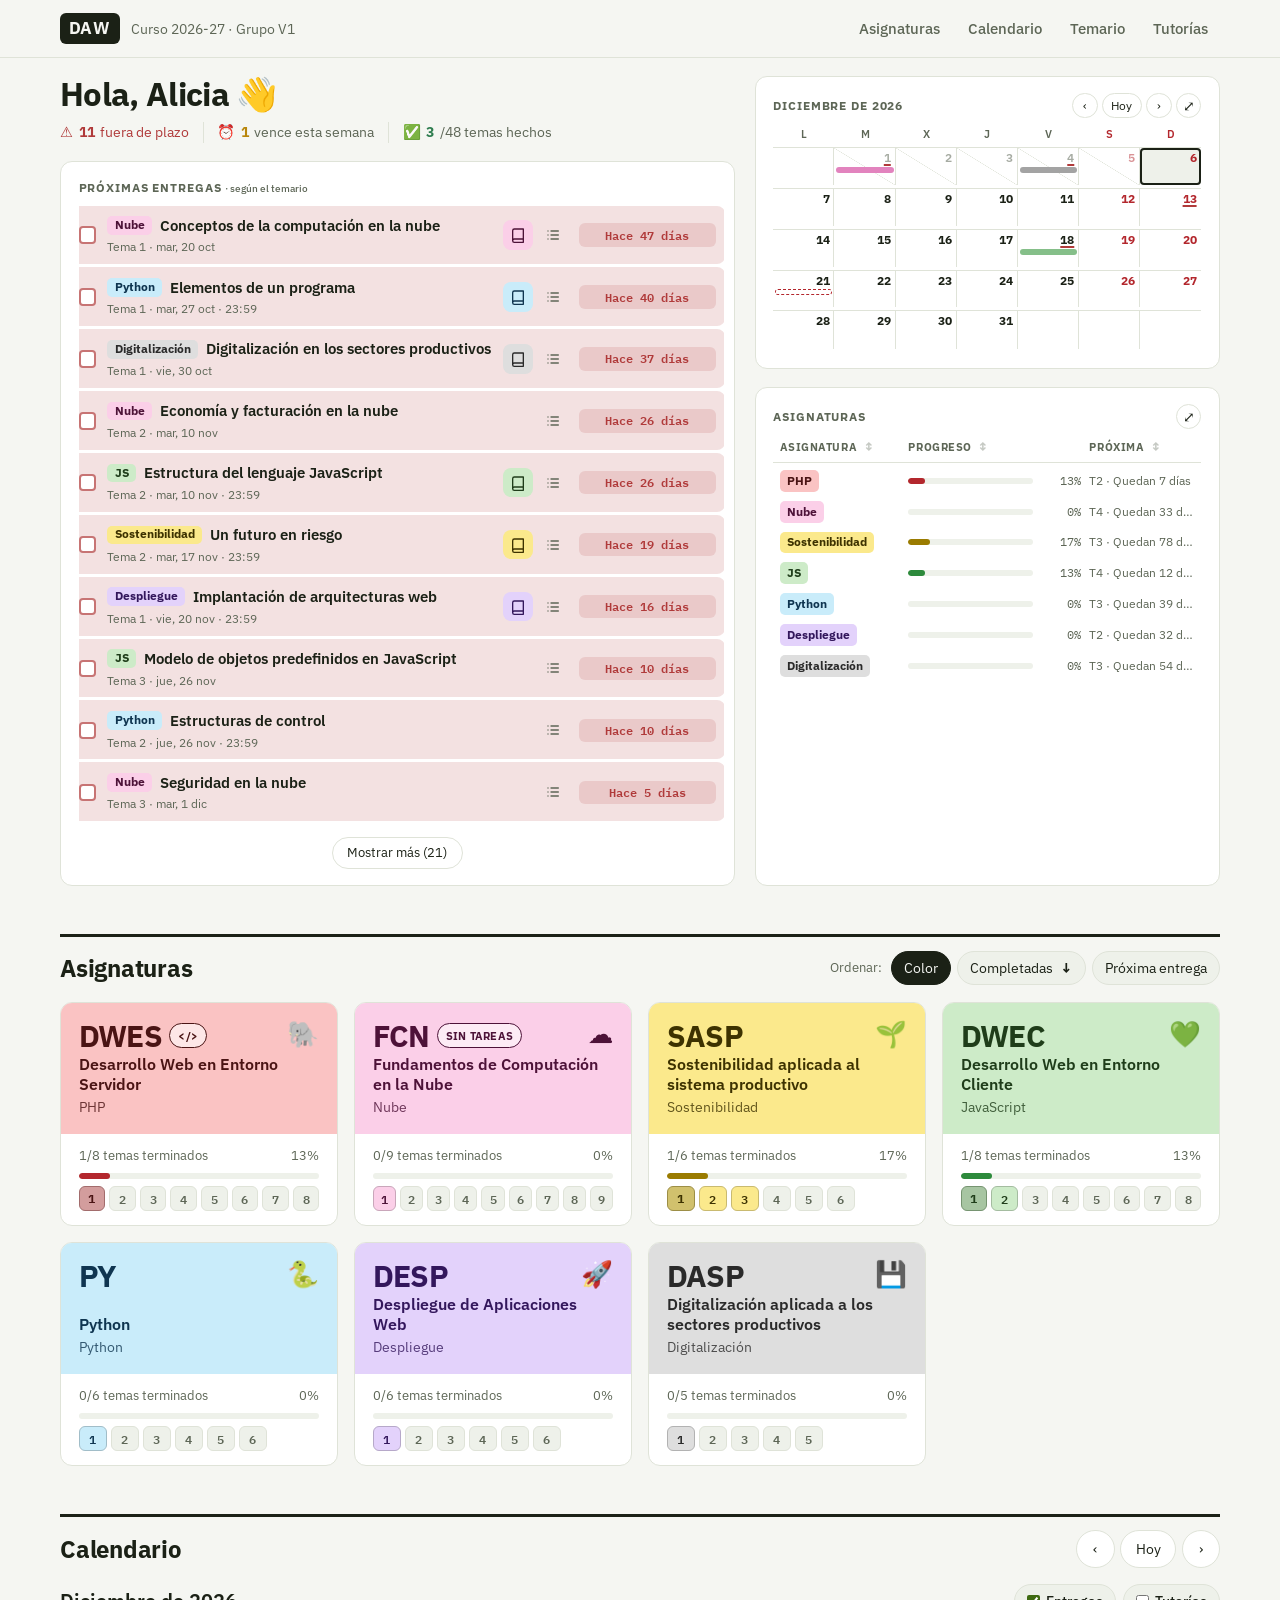
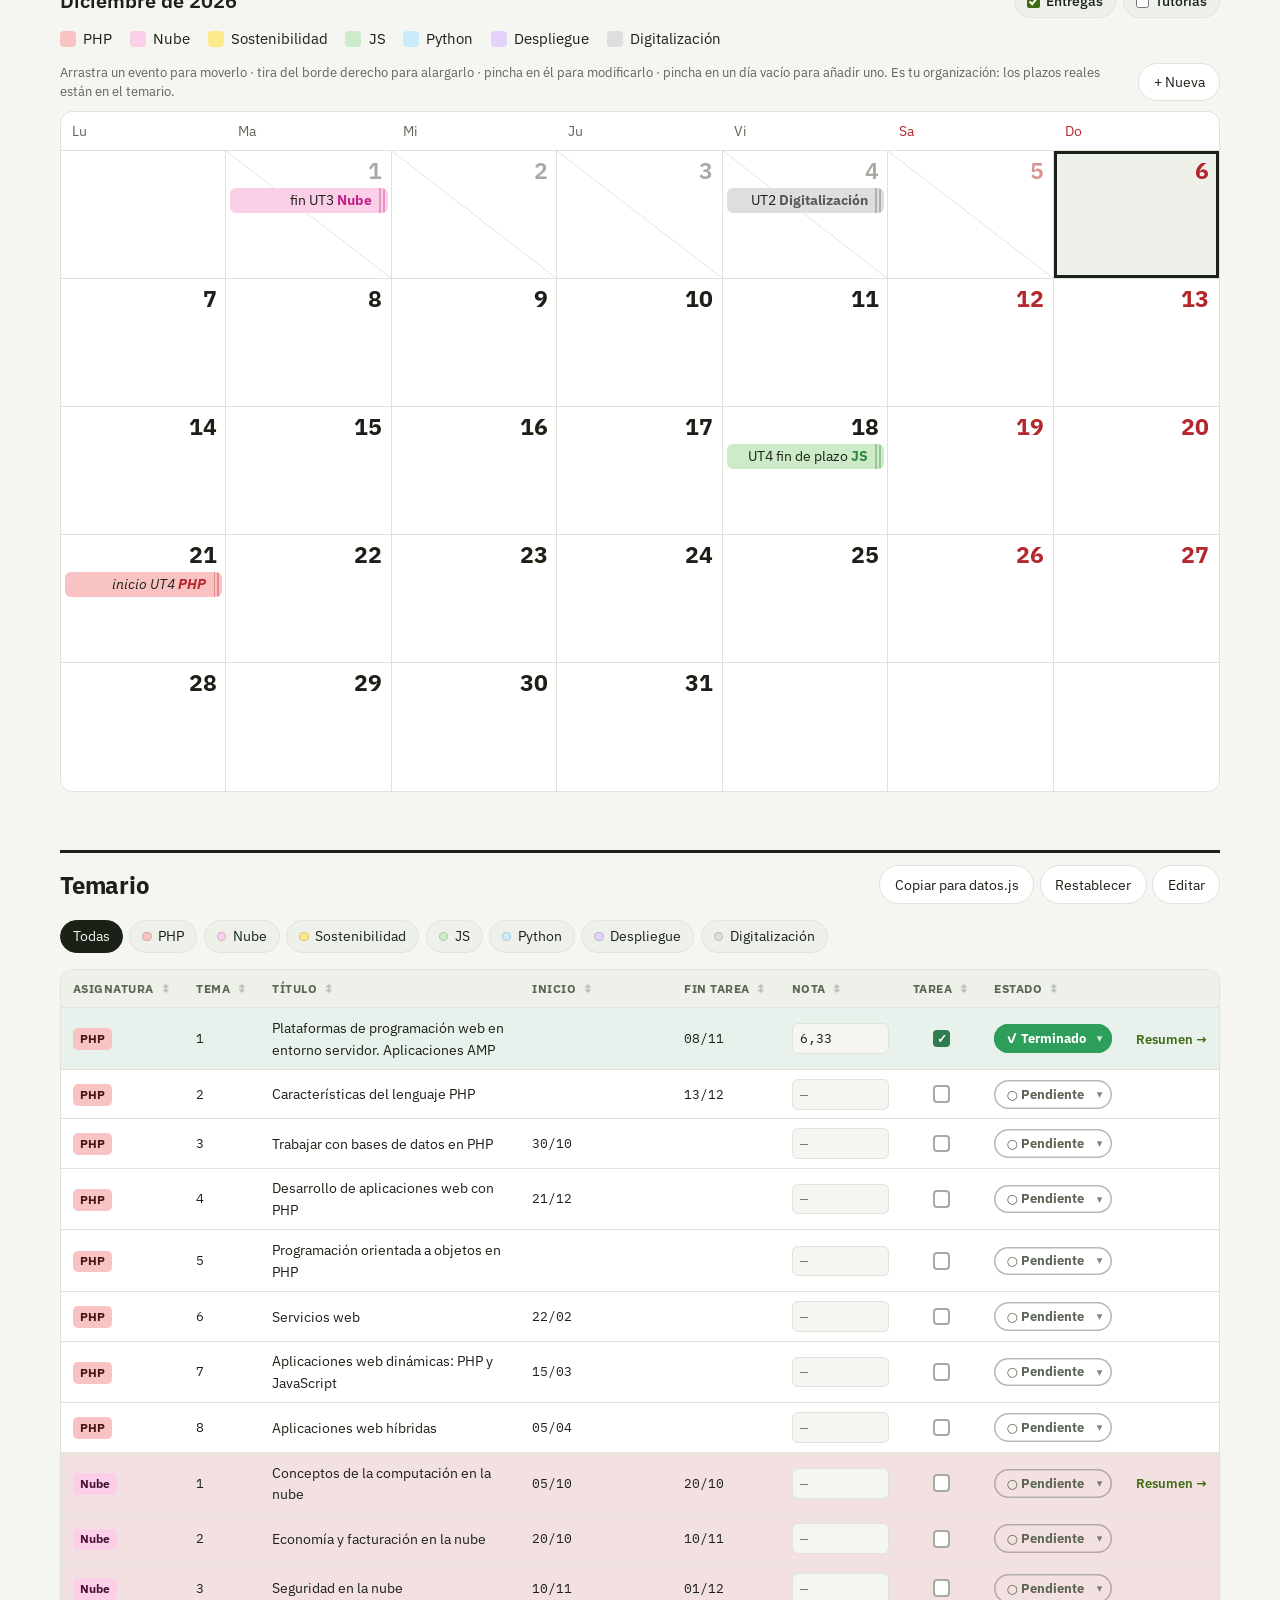
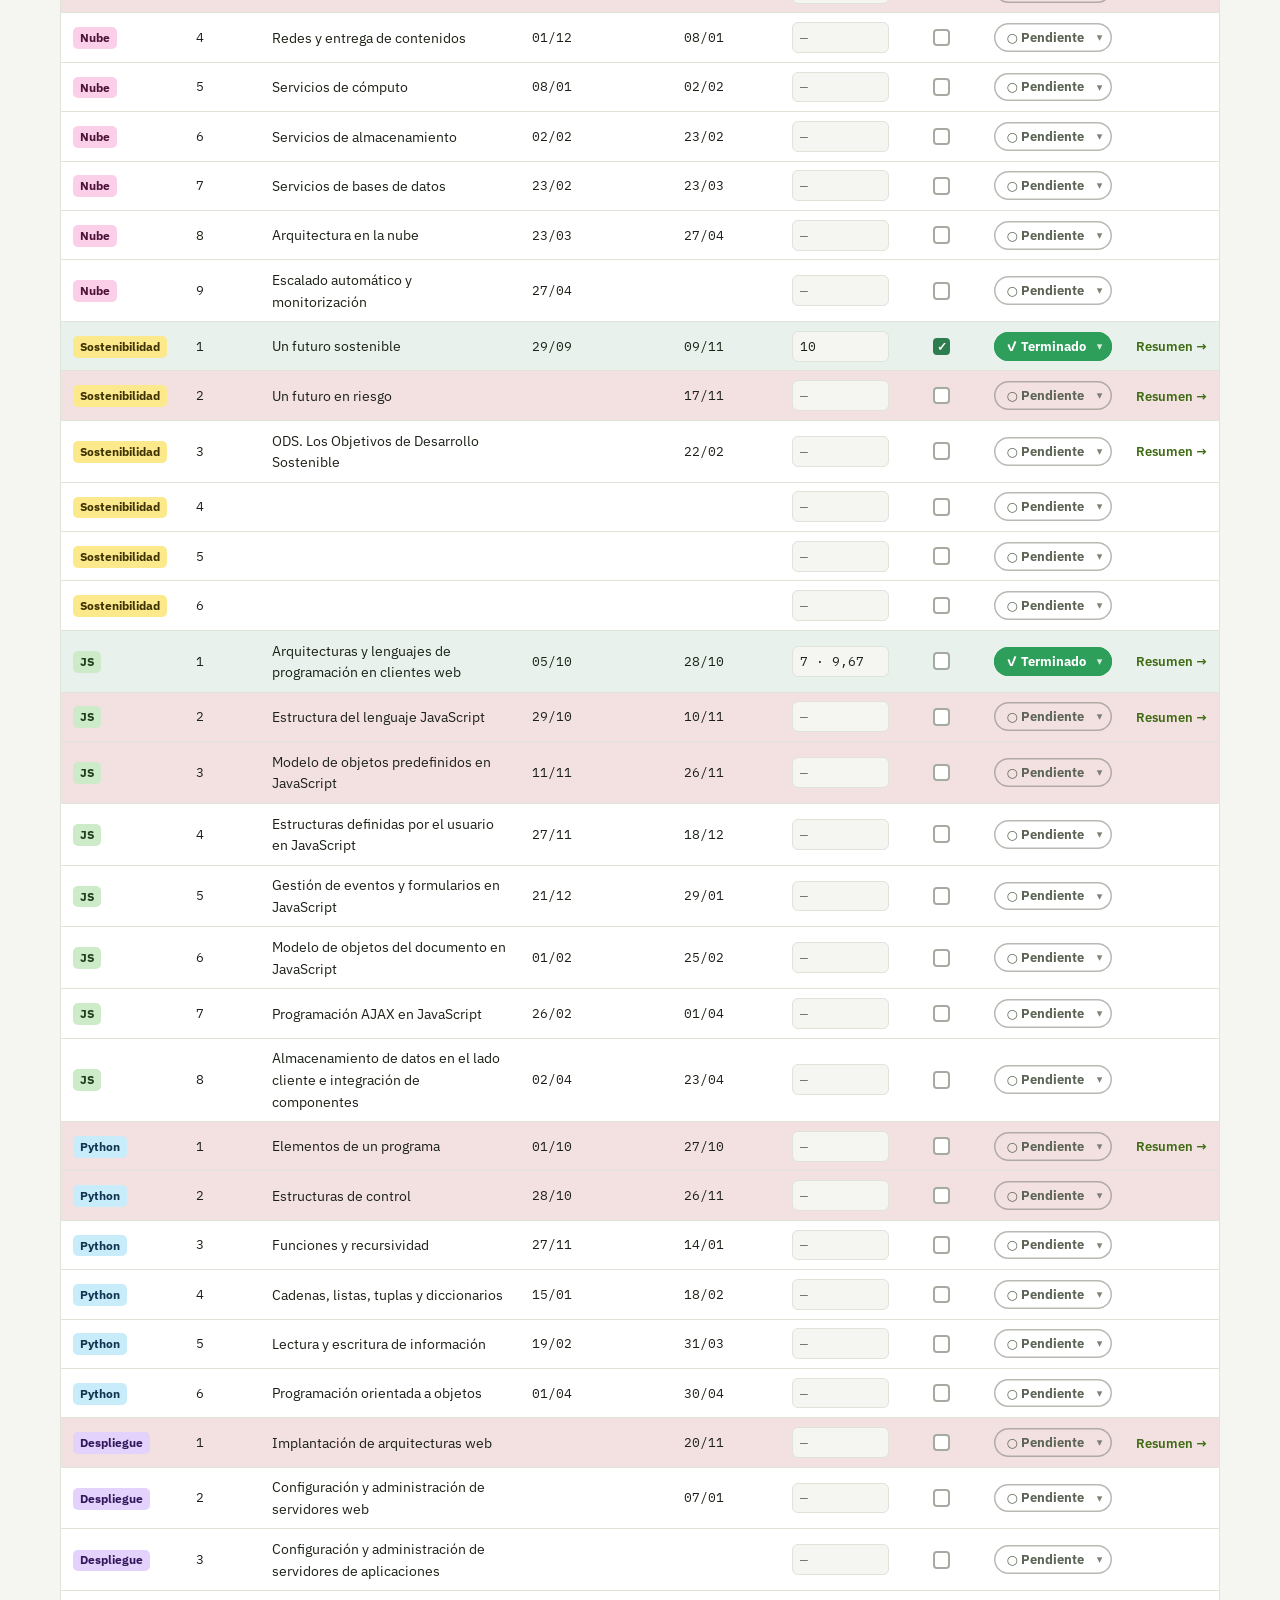
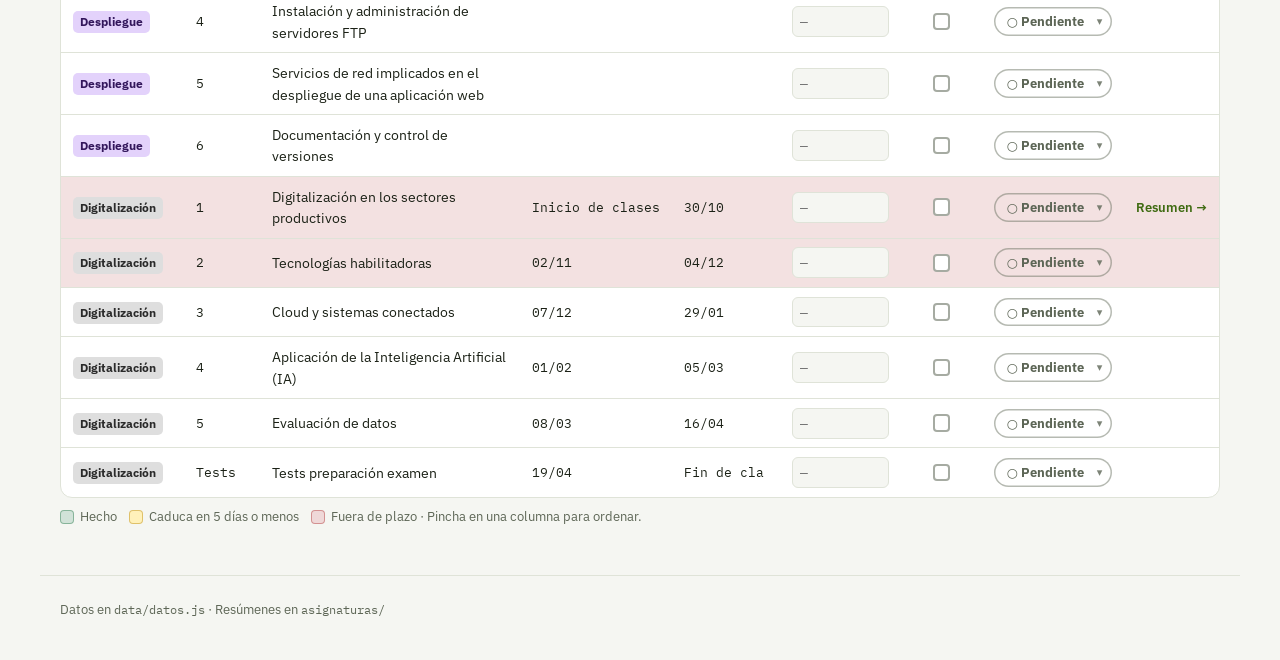
==== commit 8c29a13c: "Cargar datos guardados (temario, entregas, tarea DWES) en dispositivos nuevos Co-Authored-By: Claude" ====
--- a/index.html
+++ b/index.html
@@ -175,6 +175,7 @@
 
 <footer class="pie">Datos en <code>data/datos.js</code> · Resúmenes en <code>asignaturas/</code></footer>
 
+<script src="data/guardado.js"></script>
 <script src="data/datos.js"></script>
 <script src="assets/inicio.js"></script>
 </body>
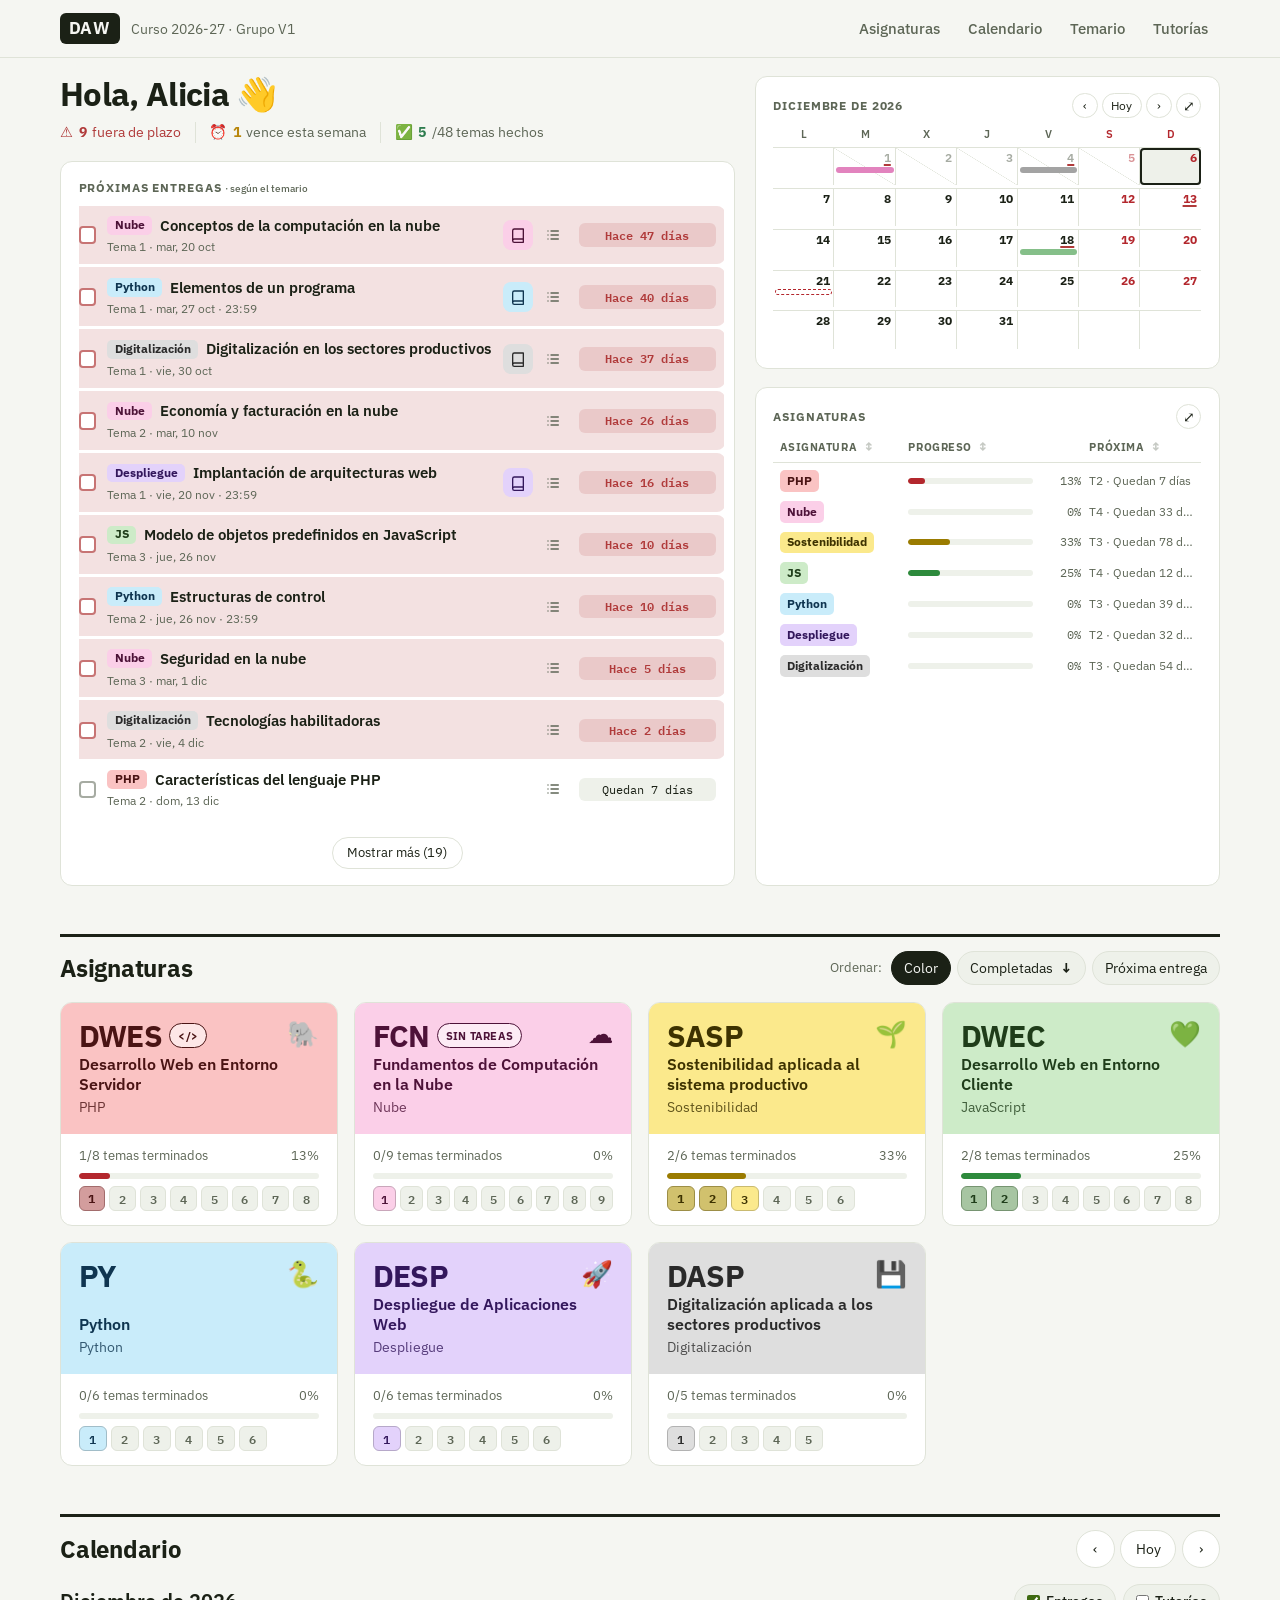
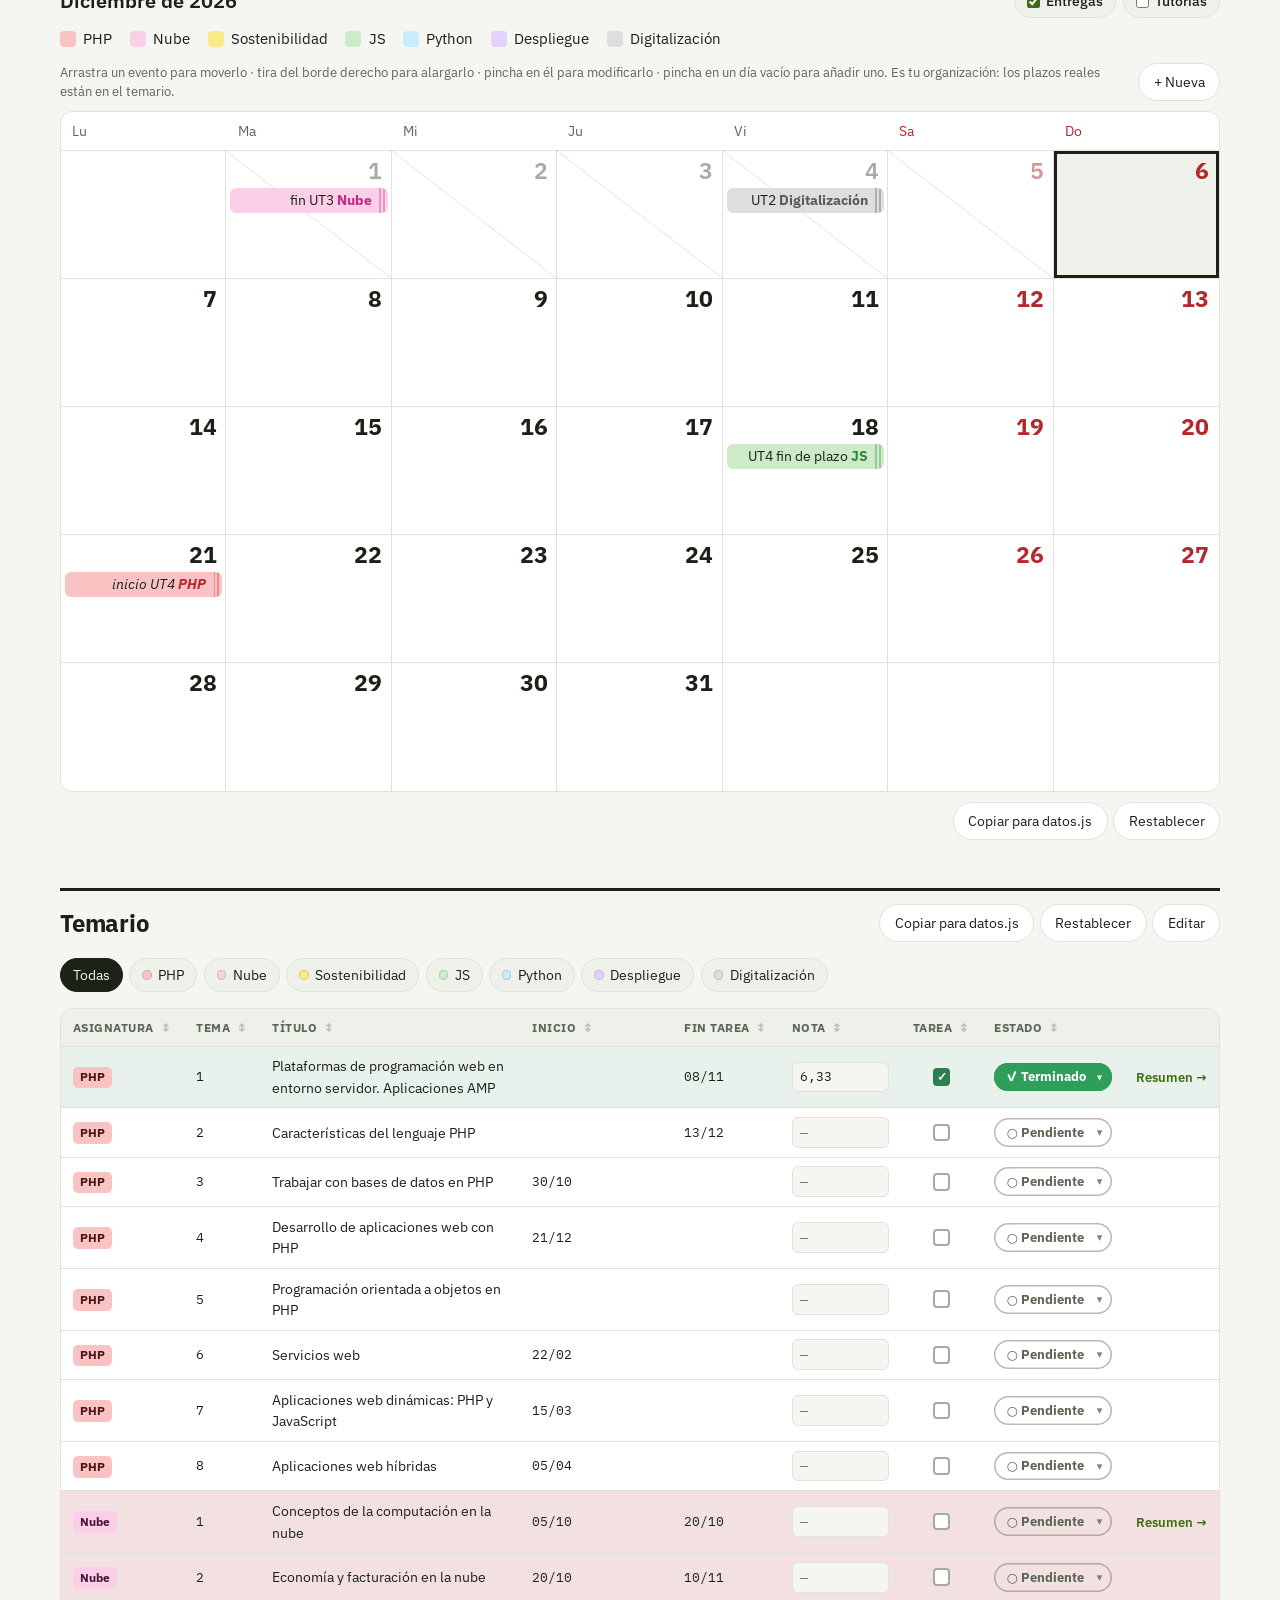
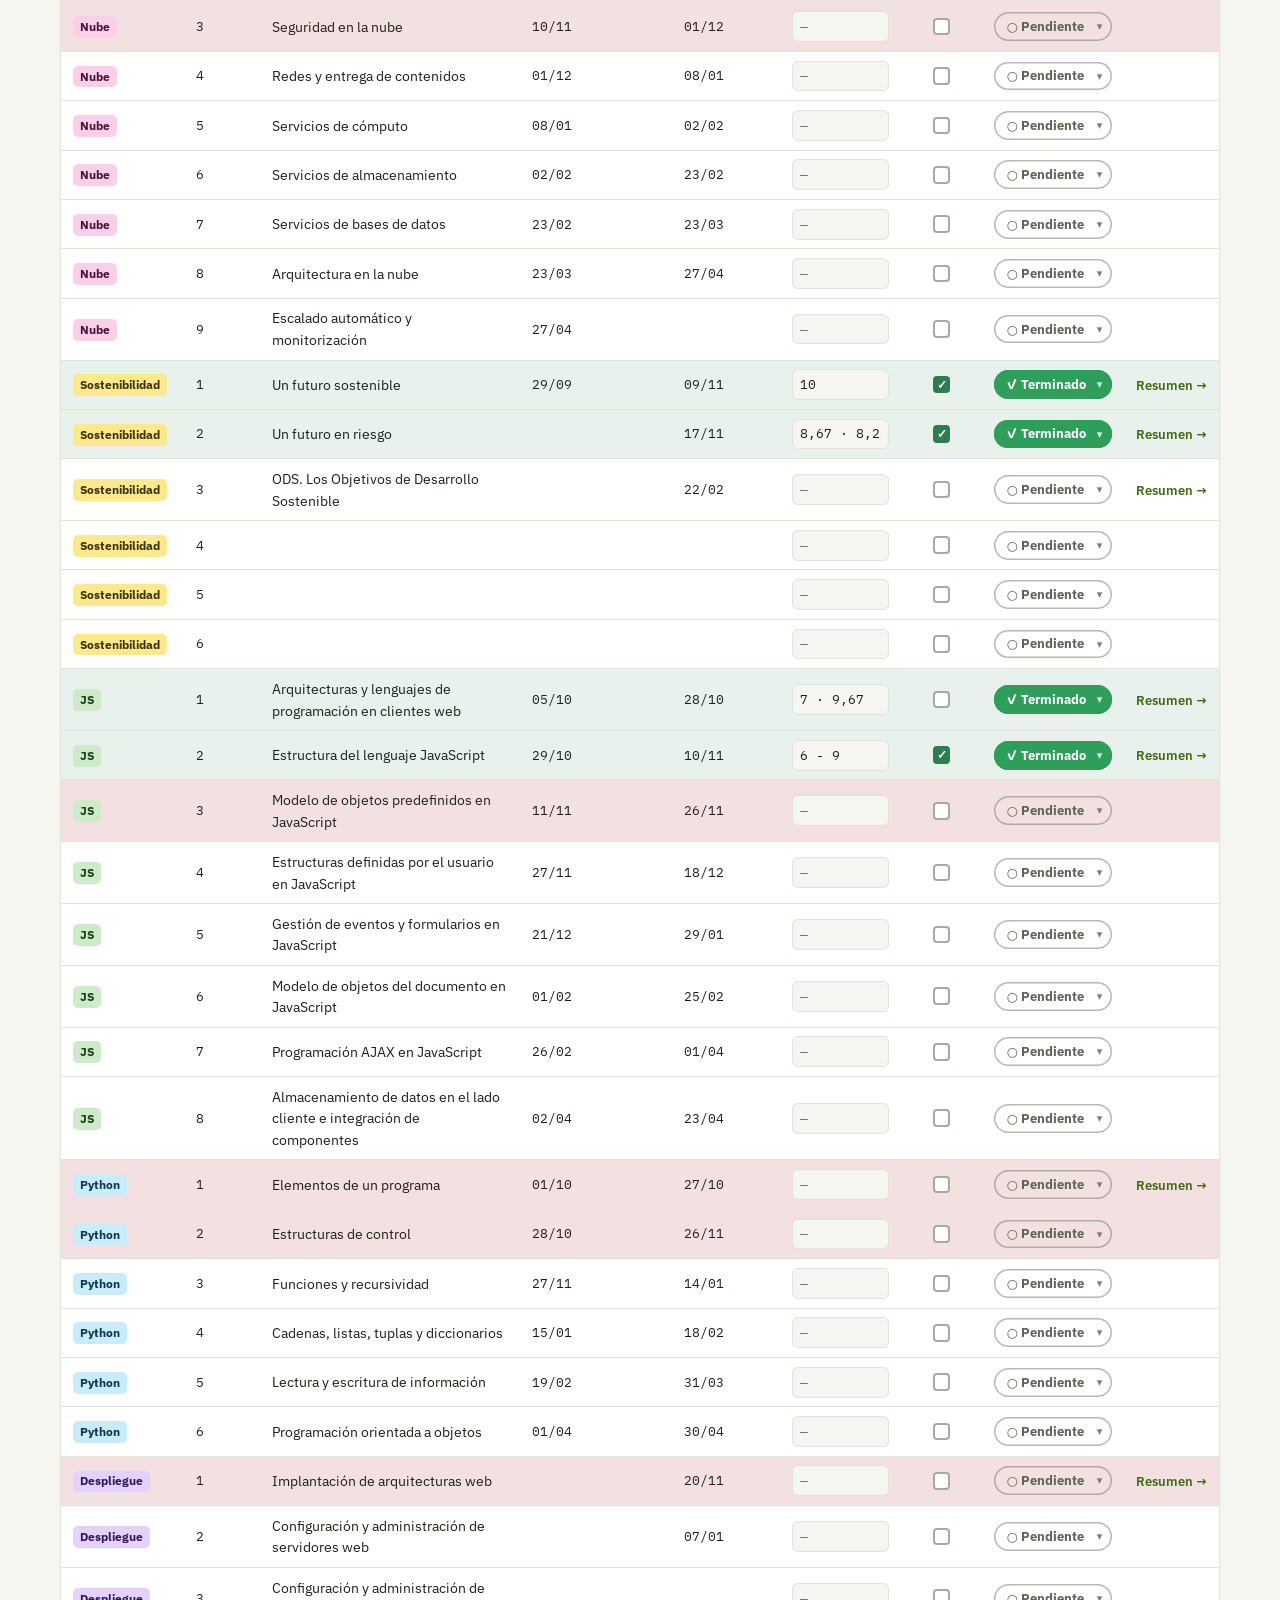
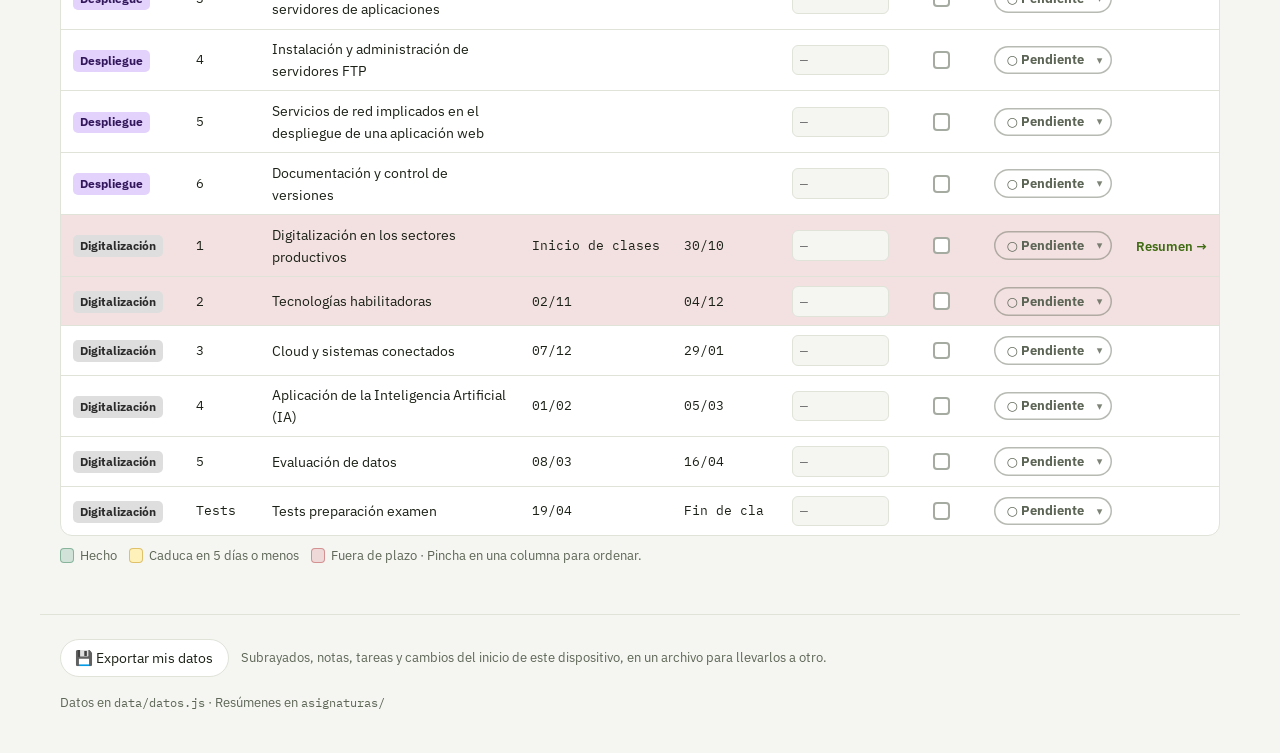
==== commit 0a406b3b: "Botón para exportar mis datos y mezcla de guardado.js en cada dispositivo Co-Authored-By: Claude Opu" ====
--- a/index.html
+++ b/index.html
@@ -173,7 +173,13 @@
 
 <div class="aviso" id="aviso" role="status" aria-live="polite" hidden></div>
 
-<footer class="pie">Datos en <code>data/datos.js</code> · Resúmenes en <code>asignaturas/</code></footer>
+<footer class="pie">
+  <div class="pie-exp">
+    <button type="button" class="btn" id="exportarDatos">💾 Exportar mis datos</button>
+    <span id="exportarMsg">Subrayados, notas, tareas y cambios del inicio de este dispositivo, en un archivo para llevarlos a otro.</span>
+  </div>
+  Datos en <code>data/datos.js</code> · Resúmenes en <code>asignaturas/</code>
+</footer>
 
 <script src="data/guardado.js"></script>
 <script src="data/datos.js"></script>
--- a/assets/inicio.css
+++ b/assets/inicio.css
@@ -233,6 +233,7 @@
 .vc-f{font-family:var(--mono);font-size:.78rem}
 .vc-mes li.nolect{color:var(--muted);font-style:italic}
 
+.pie-exp{display:flex;align-items:center;gap:.75rem;flex-wrap:wrap;margin-bottom:1rem}
 .pie{max-width:1200px;margin:0 auto;padding:1.5rem 1.25rem 2.5rem;color:var(--muted);font-size:.82rem;border-top:1px solid var(--line)}
 
 /* ===== Responsive ===== */
